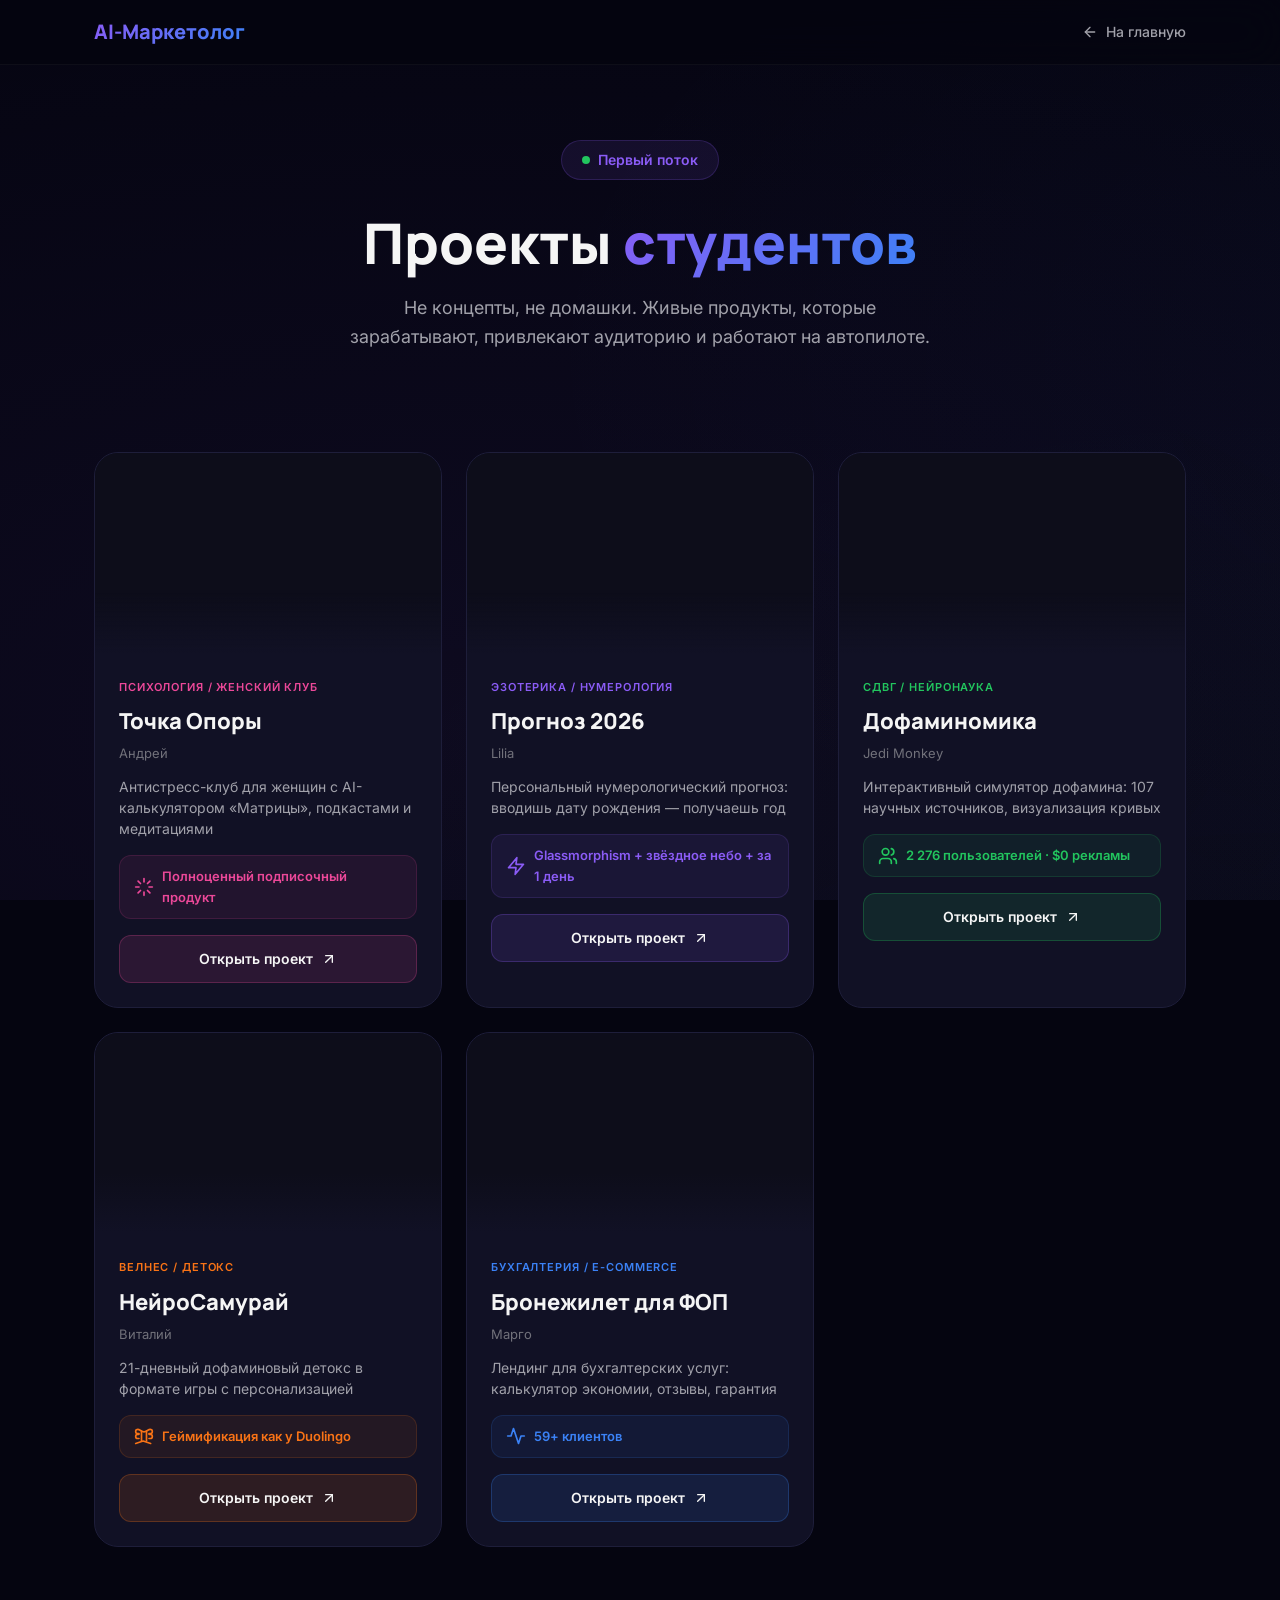
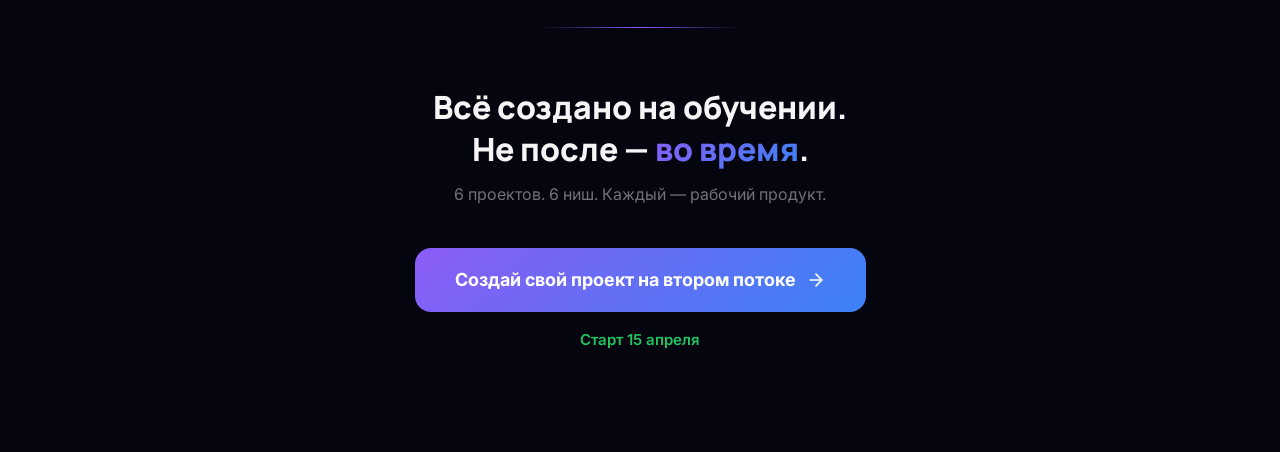
==== landing/cases.html @ 37ee0508 "Add student cases showcase + telegram post page - cases.html: 6 student projects with iframe preview" ====
<!DOCTYPE html>
<html lang="ru">
<head>
    <meta charset="UTF-8">
    <meta name="viewport" content="width=device-width, initial-scale=1.0">
    <title>Проекты студентов | AI-Маркетолог</title>
    <meta name="description" content="Реальные проекты студентов курса AI-Маркетолог. Созданы во время обучения, не после.">
    <link rel="preconnect" href="https://fonts.googleapis.com">
    <link rel="preconnect" href="https://fonts.gstatic.com" crossorigin>
    <link href="https://fonts.googleapis.com/css2?family=Inter:wght@400;500;600;700;800&family=Manrope:wght@700;800&display=swap" rel="stylesheet">
    <style>
        :root {
            --bg: #050510;
            --bg-surface: #0d0d1a;
            --bg-card: #111125;
            --border: #1e1e3a;
            --text-primary: #f5f5f5;
            --text-secondary: #a1a1aa;
            --text-muted: #71717a;
            --accent-purple: #8b5cf6;
            --accent-blue: #3b82f6;
            --accent-green: #22c55e;
            --accent-pink: #ec4899;
            --accent-orange: #f97316;
            --accent-cyan: #06b6d4;
            --accent-rose: #f43f5e;
            --font: 'Inter', -apple-system, BlinkMacSystemFont, sans-serif;
            --font-display: 'Manrope', 'Inter', sans-serif;
            --radius-md: 12px;
            --radius-lg: 16px;
            --radius-xl: 24px;
            --ease-out: cubic-bezier(0.16, 1, 0.3, 1);
            --container: 1140px;
        }

        *, *::before, *::after { box-sizing: border-box; margin: 0; padding: 0; }
        html { scroll-behavior: smooth; -webkit-font-smoothing: antialiased; }
        body {
            font-family: var(--font);
            background: var(--bg);
            color: var(--text-primary);
            font-size: 16px;
            line-height: 1.6;
            overflow-x: hidden;
        }
        a { color: inherit; text-decoration: none; }

        /* Animated gradient mesh background */
        body::before {
            content: '';
            position: fixed;
            inset: 0;
            background:
                radial-gradient(ellipse 80% 50% at 20% 40%, rgba(139,92,246,0.07), transparent),
                radial-gradient(ellipse 60% 40% at 80% 20%, rgba(59,130,246,0.05), transparent),
                radial-gradient(ellipse 50% 60% at 50% 80%, rgba(34,197,94,0.03), transparent);
            background-size: 200% 200%;
            animation: meshFlow 20s ease-in-out infinite;
            pointer-events: none;
            z-index: 0;
        }
        @keyframes meshFlow {
            0%, 100% { background-position: 0% 50%; }
            33% { background-position: 100% 0%; }
            66% { background-position: 50% 100%; }
        }

        .container {
            max-width: var(--container);
            margin: 0 auto;
            padding: 0 24px;
            position: relative;
            z-index: 1;
        }

        /* ===== NAV ===== */
        .nav {
            position: fixed;
            top: 0;
            left: 0;
            right: 0;
            z-index: 100;
            padding: 16px 0;
            background: rgba(5,5,16,0.85);
            backdrop-filter: blur(20px);
            border-bottom: 1px solid rgba(255,255,255,0.04);
        }
        .nav .container {
            display: flex;
            align-items: center;
            justify-content: space-between;
        }
        .nav-logo {
            font-family: var(--font-display);
            font-size: 20px;
            font-weight: 800;
            background: linear-gradient(135deg, var(--accent-purple), var(--accent-blue));
            -webkit-background-clip: text;
            -webkit-text-fill-color: transparent;
            background-clip: text;
        }
        .nav-back {
            display: flex;
            align-items: center;
            gap: 8px;
            color: var(--text-secondary);
            font-size: 14px;
            font-weight: 500;
            transition: color 0.3s;
        }
        .nav-back:hover { color: var(--text-primary); }
        .nav-back svg { width: 16px; height: 16px; }

        /* ===== HERO ===== */
        .hero {
            padding: 140px 0 60px;
            text-align: center;
        }
        .hero-badge {
            display: inline-flex;
            align-items: center;
            gap: 8px;
            padding: 8px 20px;
            background: rgba(139,92,246,0.1);
            border: 1px solid rgba(139,92,246,0.2);
            border-radius: 100px;
            font-size: 14px;
            font-weight: 600;
            color: var(--accent-purple);
            margin-bottom: 32px;
            animation: fadeInUp 0.6s var(--ease-out) both;
        }
        .hero-badge .dot {
            width: 8px;
            height: 8px;
            border-radius: 50%;
            background: var(--accent-green);
            animation: pulse 2s infinite;
        }
        @keyframes pulse {
            0%, 100% { opacity: 1; transform: scale(1); }
            50% { opacity: 0.5; transform: scale(0.8); }
        }
        .hero h1 {
            font-family: var(--font-display);
            font-size: clamp(36px, 5vw, 56px);
            font-weight: 800;
            line-height: 1.1;
            margin-bottom: 20px;
            animation: fadeInUp 0.6s var(--ease-out) 0.1s both;
        }
        .hero h1 span {
            background: linear-gradient(135deg, var(--accent-purple), var(--accent-blue));
            -webkit-background-clip: text;
            -webkit-text-fill-color: transparent;
            background-clip: text;
        }
        .hero-sub {
            font-size: 18px;
            color: var(--text-secondary);
            max-width: 600px;
            margin: 0 auto;
            animation: fadeInUp 0.6s var(--ease-out) 0.2s both;
        }

        @keyframes fadeInUp {
            from { opacity: 0; transform: translateY(20px); }
            to { opacity: 1; transform: translateY(0); }
        }

        /* ===== GRID ===== */
        .projects-grid {
            display: grid;
            grid-template-columns: repeat(3, 1fr);
            gap: 24px;
            padding: 40px 0 80px;
        }

        /* ===== CARD ===== */
        .project-card {
            background: var(--bg-card);
            border: 1px solid var(--border);
            border-radius: var(--radius-xl);
            overflow: hidden;
            transition: transform 0.4s var(--ease-out), box-shadow 0.4s var(--ease-out), border-color 0.4s;
            opacity: 0;
            transform: translateY(30px);
            position: relative;
        }
        .project-card.visible {
            opacity: 1;
            transform: translateY(0);
            transition: opacity 0.6s var(--ease-out), transform 0.6s var(--ease-out);
        }
        .project-card:hover {
            transform: translateY(-6px);
            border-color: var(--card-accent);
            box-shadow:
                0 20px 60px rgba(0,0,0,0.4),
                0 0 40px color-mix(in srgb, var(--card-accent) 15%, transparent);
        }

        /* Top accent line */
        .project-card::before {
            content: '';
            position: absolute;
            top: 0;
            left: 0;
            right: 0;
            height: 3px;
            background: var(--card-accent);
            opacity: 0;
            transition: opacity 0.4s;
        }
        .project-card:hover::before { opacity: 1; }

        /* Preview area */
        .card-preview {
            position: relative;
            height: 200px;
            overflow: hidden;
            background: var(--bg-surface);
        }
        .card-preview iframe {
            width: 200%;
            height: 200%;
            transform: scale(0.5);
            transform-origin: top left;
            border: none;
            pointer-events: none;
        }
        .card-preview-placeholder {
            width: 100%;
            height: 100%;
            display: flex;
            flex-direction: column;
            align-items: center;
            justify-content: center;
            gap: 12px;
            padding: 20px;
            text-align: center;
            background: linear-gradient(135deg, color-mix(in srgb, var(--card-accent) 8%, var(--bg-surface)), var(--bg-surface));
        }
        .card-preview-placeholder .icon {
            width: 48px;
            height: 48px;
            border-radius: 12px;
            display: flex;
            align-items: center;
            justify-content: center;
            background: color-mix(in srgb, var(--card-accent) 15%, transparent);
            font-size: 24px;
        }
        .card-preview-placeholder p {
            font-size: 13px;
            color: var(--text-muted);
            line-height: 1.4;
        }

        /* Overlay gradient */
        .card-preview::after {
            content: '';
            position: absolute;
            bottom: 0;
            left: 0;
            right: 0;
            height: 60px;
            background: linear-gradient(to top, var(--bg-card), transparent);
            pointer-events: none;
        }

        /* Card body */
        .card-body {
            padding: 20px 24px 24px;
        }
        .card-niche {
            display: inline-block;
            font-size: 11px;
            font-weight: 600;
            text-transform: uppercase;
            letter-spacing: 0.08em;
            color: var(--card-accent);
            margin-bottom: 8px;
        }
        .card-title {
            font-family: var(--font-display);
            font-size: 22px;
            font-weight: 800;
            margin-bottom: 4px;
        }
        .card-student {
            font-size: 13px;
            color: var(--text-muted);
            margin-bottom: 12px;
        }
        .card-desc {
            font-size: 14px;
            color: var(--text-secondary);
            line-height: 1.5;
            margin-bottom: 16px;
        }

        /* Wow metric */
        .card-wow {
            display: flex;
            align-items: center;
            gap: 8px;
            padding: 10px 14px;
            background: color-mix(in srgb, var(--card-accent) 8%, transparent);
            border: 1px solid color-mix(in srgb, var(--card-accent) 15%, transparent);
            border-radius: var(--radius-md);
            margin-bottom: 16px;
            font-size: 13px;
            font-weight: 600;
            color: var(--card-accent);
        }
        .card-wow .wow-icon {
            flex-shrink: 0;
            width: 20px;
            height: 20px;
        }

        /* Link button */
        .card-link {
            display: flex;
            align-items: center;
            justify-content: center;
            gap: 8px;
            padding: 12px 20px;
            background: color-mix(in srgb, var(--card-accent) 12%, transparent);
            border: 1px solid color-mix(in srgb, var(--card-accent) 25%, transparent);
            border-radius: var(--radius-md);
            font-size: 14px;
            font-weight: 600;
            color: var(--text-primary);
            transition: all 0.3s var(--ease-out);
            cursor: pointer;
        }
        .card-link:hover {
            background: color-mix(in srgb, var(--card-accent) 20%, transparent);
            border-color: var(--card-accent);
            transform: translateY(-1px);
        }
        .card-link svg {
            width: 16px;
            height: 16px;
            transition: transform 0.3s;
        }
        .card-link:hover svg { transform: translateX(3px); }

        /* ===== BOTTOM CTA ===== */
        .bottom-section {
            padding: 60px 0 100px;
            text-align: center;
            position: relative;
        }
        .bottom-section::before {
            content: '';
            position: absolute;
            top: 0;
            left: 50%;
            transform: translateX(-50%);
            width: 200px;
            height: 1px;
            background: linear-gradient(90deg, transparent, var(--accent-purple), transparent);
        }

        .bottom-quote {
            font-family: var(--font-display);
            font-size: clamp(22px, 3.5vw, 32px);
            font-weight: 800;
            line-height: 1.3;
            margin-bottom: 12px;
            max-width: 700px;
            margin-left: auto;
            margin-right: auto;
            opacity: 0;
            transform: translateY(20px);
        }
        .bottom-quote.visible {
            opacity: 1;
            transform: translateY(0);
            transition: all 0.6s var(--ease-out);
        }
        .bottom-quote em {
            font-style: normal;
            background: linear-gradient(135deg, var(--accent-purple), var(--accent-blue));
            -webkit-background-clip: text;
            -webkit-text-fill-color: transparent;
            background-clip: text;
        }

        .bottom-subtext {
            font-size: 16px;
            color: var(--text-muted);
            margin-bottom: 40px;
            opacity: 0;
            transform: translateY(20px);
        }
        .bottom-subtext.visible {
            opacity: 1;
            transform: translateY(0);
            transition: all 0.6s var(--ease-out) 0.1s;
        }

        .cta-btn {
            display: inline-flex;
            align-items: center;
            gap: 10px;
            padding: 18px 40px;
            background: linear-gradient(135deg, var(--accent-purple), var(--accent-blue));
            border: none;
            border-radius: var(--radius-lg);
            font-family: var(--font);
            font-size: 18px;
            font-weight: 700;
            color: white;
            cursor: pointer;
            transition: all 0.3s var(--ease-out);
            position: relative;
            overflow: hidden;
            opacity: 0;
            transform: translateY(20px);
        }
        .cta-btn.visible {
            opacity: 1;
            transform: translateY(0);
            transition: opacity 0.6s var(--ease-out) 0.2s, transform 0.6s var(--ease-out) 0.2s;
        }
        .cta-btn::before {
            content: '';
            position: absolute;
            inset: 0;
            background: linear-gradient(135deg, rgba(255,255,255,0.15), transparent);
            opacity: 0;
            transition: opacity 0.3s;
        }
        .cta-btn:hover::before { opacity: 1; }
        .cta-btn:hover {
            transform: translateY(-2px);
            box-shadow: 0 10px 40px rgba(139,92,246,0.35);
        }
        .cta-btn svg { width: 20px; height: 20px; }

        .cta-date {
            margin-top: 16px;
            font-size: 15px;
            font-weight: 600;
            color: var(--accent-green);
            opacity: 0;
        }
        .cta-date.visible {
            opacity: 1;
            transition: opacity 0.6s var(--ease-out) 0.3s;
        }

        /* ===== COUNTER ANIMATION ===== */
        .counter { display: inline; }

        /* ===== RESPONSIVE ===== */
        @media (max-width: 1024px) {
            .projects-grid {
                grid-template-columns: repeat(2, 1fr);
                gap: 20px;
            }
        }
        @media (max-width: 640px) {
            .projects-grid {
                grid-template-columns: 1fr;
                gap: 16px;
            }
            .hero { padding: 120px 0 40px; }
            .card-preview { height: 180px; }
            .card-body { padding: 16px 20px 20px; }
        }
    </style>
</head>
<body>

<!-- Nav -->
<nav class="nav">
    <div class="container">
        <a href="https://aimarketolog.site" class="nav-logo">AI-Маркетолог</a>
        <a href="https://aimarketolog.site" class="nav-back">
            <svg viewBox="0 0 24 24" fill="none" stroke="currentColor" stroke-width="2" stroke-linecap="round" stroke-linejoin="round"><path d="M19 12H5"/><path d="m12 19-7-7 7-7"/></svg>
            На главную
        </a>
    </div>
</nav>

<!-- Hero -->
<section class="hero">
    <div class="container">
        <div class="hero-badge">
            <span class="dot"></span>
            Первый поток
        </div>
        <h1>Проекты <span>студентов</span></h1>
        <p class="hero-sub">Не&nbsp;концепты, не&nbsp;домашки. Живые продукты, которые зарабатывают, привлекают аудиторию и&nbsp;работают на&nbsp;автопилоте.</p>
    </div>
</section>

<!-- Projects grid -->
<section class="container">
    <div class="projects-grid">

        <!-- 1. Точка Опоры -->
        <div class="project-card" style="--card-accent: var(--accent-pink);">
            <div class="card-preview">
                <iframe src="https://tochka-opory.vercel.app/" loading="lazy" sandbox="allow-scripts allow-same-origin" title="Точка Опоры"></iframe>
            </div>
            <div class="card-body">
                <div class="card-niche">Психология / женский клуб</div>
                <h3 class="card-title">Точка Опоры</h3>
                <div class="card-student">Андрей</div>
                <p class="card-desc">Антистресс-клуб для женщин с AI-калькулятором &laquo;Матрицы&raquo;, подкастами и медитациями</p>
                <div class="card-wow">
                    <svg class="wow-icon" viewBox="0 0 24 24" fill="none" stroke="currentColor" stroke-width="2" stroke-linecap="round" stroke-linejoin="round"><path d="M12 2v4"/><path d="m16.2 7.8 2.9-2.9"/><path d="M18 12h4"/><path d="m16.2 16.2 2.9 2.9"/><path d="M12 18v4"/><path d="m4.9 19.1 2.9-2.9"/><path d="M2 12h4"/><path d="m4.9 4.9 2.9 2.9"/></svg>
                    Полноценный подписочный продукт
                </div>
                <a href="https://tochka-opory.vercel.app/" target="_blank" rel="noopener" class="card-link">
                    Открыть проект
                    <svg viewBox="0 0 24 24" fill="none" stroke="currentColor" stroke-width="2" stroke-linecap="round" stroke-linejoin="round"><path d="M7 17 17 7"/><path d="M7 7h10v10"/></svg>
                </a>
            </div>
        </div>

        <!-- 2. Прогноз 2026 -->
        <div class="project-card" style="--card-accent: var(--accent-purple);">
            <div class="card-preview">
                <iframe src="https://2026-theta-inky.vercel.app/" loading="lazy" sandbox="allow-scripts allow-same-origin" title="Прогноз 2026"></iframe>
            </div>
            <div class="card-body">
                <div class="card-niche">Эзотерика / нумерология</div>
                <h3 class="card-title">Прогноз 2026</h3>
                <div class="card-student">Lilia</div>
                <p class="card-desc">Персональный нумерологический прогноз: вводишь дату рождения &mdash; получаешь год</p>
                <div class="card-wow">
                    <svg class="wow-icon" viewBox="0 0 24 24" fill="none" stroke="currentColor" stroke-width="2" stroke-linecap="round" stroke-linejoin="round"><path d="M13 2 3 14h9l-1 8 10-12h-9l1-8z"/></svg>
                    Glassmorphism + звёздное небо + за 1 день
                </div>
                <a href="https://2026-theta-inky.vercel.app/" target="_blank" rel="noopener" class="card-link">
                    Открыть проект
                    <svg viewBox="0 0 24 24" fill="none" stroke="currentColor" stroke-width="2" stroke-linecap="round" stroke-linejoin="round"><path d="M7 17 17 7"/><path d="M7 7h10v10"/></svg>
                </a>
            </div>
        </div>

        <!-- 3. Дофаминомика -->
        <div class="project-card" style="--card-accent: var(--accent-green);">
            <div class="card-preview">
                <iframe src="https://dopenomics.ru" loading="lazy" sandbox="allow-scripts allow-same-origin" title="Дофаминомика"></iframe>
            </div>
            <div class="card-body">
                <div class="card-niche">СДВГ / нейронаука</div>
                <h3 class="card-title">Дофаминомика</h3>
                <div class="card-student">Jedi Monkey</div>
                <p class="card-desc">Интерактивный симулятор дофамина: 107 научных источников, визуализация кривых</p>
                <div class="card-wow">
                    <svg class="wow-icon" viewBox="0 0 24 24" fill="none" stroke="currentColor" stroke-width="2" stroke-linecap="round" stroke-linejoin="round"><path d="M16 21v-2a4 4 0 0 0-4-4H6a4 4 0 0 0-4 4v2"/><circle cx="9" cy="7" r="4"/><path d="M22 21v-2a4 4 0 0 0-3-3.87"/><path d="M16 3.13a4 4 0 0 1 0 7.75"/></svg>
                    <span><span class="counter" data-target="2288">0</span> пользователей &middot; $0 рекламы</span>
                </div>
                <a href="https://dopenomics.ru" target="_blank" rel="noopener" class="card-link">
                    Открыть проект
                    <svg viewBox="0 0 24 24" fill="none" stroke="currentColor" stroke-width="2" stroke-linecap="round" stroke-linejoin="round"><path d="M7 17 17 7"/><path d="M7 7h10v10"/></svg>
                </a>
            </div>
        </div>

        <!-- 4. НейроСамурай -->
        <div class="project-card" style="--card-accent: var(--accent-orange);">
            <div class="card-preview">
                <iframe src="https://neurosamurai.vercel.app/" loading="lazy" sandbox="allow-scripts allow-same-origin" title="НейроСамурай"></iframe>
            </div>
            <div class="card-body">
                <div class="card-niche">Велнес / детокс</div>
                <h3 class="card-title">НейроСамурай</h3>
                <div class="card-student">Виталий</div>
                <p class="card-desc">21-дневный дофаминовый детокс в формате игры с персонализацией</p>
                <div class="card-wow">
                    <svg class="wow-icon" viewBox="0 0 24 24" fill="none" stroke="currentColor" stroke-width="2" stroke-linecap="round" stroke-linejoin="round"><path d="M6 9H4.5a2.5 2.5 0 0 1 0-5C7 4 9 7 12 7s5-3 7.5-3a2.5 2.5 0 0 1 0 5H18"/><path d="M18 15h1.5a2.5 2.5 0 0 0 0-5H18"/><path d="M6 15H4.5a2.5 2.5 0 0 1 0-5H6"/><path d="m2 21 9-3 9 3"/><path d="M9 18V6"/><path d="M15 18V6"/></svg>
                    Геймификация как у Duolingo
                </div>
                <a href="https://neurosamurai.vercel.app/" target="_blank" rel="noopener" class="card-link">
                    Открыть проект
                    <svg viewBox="0 0 24 24" fill="none" stroke="currentColor" stroke-width="2" stroke-linecap="round" stroke-linejoin="round"><path d="M7 17 17 7"/><path d="M7 7h10v10"/></svg>
                </a>
            </div>
        </div>

        <!-- 5. Бронежилет для ФОП -->
        <div class="project-card" style="--card-accent: var(--accent-blue);">
            <div class="card-preview">
                <iframe src="https://landingpagebymargofornp.vercel.app/" loading="lazy" sandbox="allow-scripts allow-same-origin" title="Бронежилет для ФОП"></iframe>
            </div>
            <div class="card-body">
                <div class="card-niche">Бухгалтерия / e-commerce</div>
                <h3 class="card-title">Бронежилет для ФОП</h3>
                <div class="card-student">Марго</div>
                <p class="card-desc">Лендинг для бухгалтерских услуг: калькулятор экономии, отзывы, гарантия</p>
                <div class="card-wow">
                    <svg class="wow-icon" viewBox="0 0 24 24" fill="none" stroke="currentColor" stroke-width="2" stroke-linecap="round" stroke-linejoin="round"><path d="M22 12h-4l-3 9L9 3l-3 9H2"/></svg>
                    <span><span class="counter" data-target="100">0</span>+ клиентов</span>
                </div>
                <a href="https://landingpagebymargofornp.vercel.app/" target="_blank" rel="noopener" class="card-link">
                    Открыть проект
                    <svg viewBox="0 0 24 24" fill="none" stroke="currentColor" stroke-width="2" stroke-linecap="round" stroke-linejoin="round"><path d="M7 17 17 7"/><path d="M7 7h10v10"/></svg>
                </a>
            </div>
        </div>

        <!-- 6. Anna Lakshmi Bot -->
        <div class="project-card" style="--card-accent: var(--accent-cyan);">
            <div class="card-preview">
                <div class="card-preview-placeholder">
                    <div class="icon">
                        <svg width="28" height="28" viewBox="0 0 24 24" fill="none" stroke="var(--accent-cyan)" stroke-width="2" stroke-linecap="round" stroke-linejoin="round"><path d="M21 15a2 2 0 0 1-2 2H7l-4 4V5a2 2 0 0 1 2-2h14a2 2 0 0 1 2 2z"/></svg>
                    </div>
                    <p>Telegram AI-ассистент<br>работает автономно 24/7</p>
                </div>
            </div>
            <div class="card-body">
                <div class="card-niche">Коучинг / боты</div>
                <h3 class="card-title">Anna Lakshmi Bot</h3>
                <div class="card-student">Анна</div>
                <p class="card-desc">AI-ассистент в Telegram, работающий автономно</p>
                <div class="card-wow">
                    <svg class="wow-icon" viewBox="0 0 24 24" fill="none" stroke="currentColor" stroke-width="2" stroke-linecap="round" stroke-linejoin="round"><path d="M12 8V4H8"/><path d="m2 14 6-6"/><circle cx="12" cy="14" r="8"/></svg>
                    Бот вместо менеджера
                </div>
                <a href="https://t.me/AnnaLakshmi_Bot" target="_blank" rel="noopener" class="card-link">
                    Открыть бота
                    <svg viewBox="0 0 24 24" fill="none" stroke="currentColor" stroke-width="2" stroke-linecap="round" stroke-linejoin="round"><path d="M7 17 17 7"/><path d="M7 7h10v10"/></svg>
                </a>
            </div>
        </div>

    </div>
</section>

<!-- Bottom CTA -->
<section class="bottom-section">
    <div class="container">
        <p class="bottom-quote">
            Всё создано на обучении.<br>
            Не после &mdash; <em>во время</em>.
        </p>
        <p class="bottom-subtext">6 проектов. 6 ниш. Каждый &mdash; рабочий продукт.</p>
        <a href="https://aimarketolog.site" class="cta-btn">
            Создай свой проект на втором потоке
            <svg viewBox="0 0 24 24" fill="none" stroke="currentColor" stroke-width="2" stroke-linecap="round" stroke-linejoin="round"><path d="M5 12h14"/><path d="m12 5 7 7-7 7"/></svg>
        </a>
        <p class="cta-date">Старт 15 апреля</p>
    </div>
</section>

<script>
// Scroll reveal for cards
const observer = new IntersectionObserver((entries) => {
    entries.forEach((entry, i) => {
        if (entry.isIntersecting) {
            const delay = Array.from(entry.target.parentElement.children).indexOf(entry.target) * 100;
            setTimeout(() => {
                entry.target.classList.add('visible');
            }, delay);
            observer.unobserve(entry.target);
        }
    });
}, { threshold: 0.1, rootMargin: '0px 0px -40px 0px' });

document.querySelectorAll('.project-card').forEach(card => observer.observe(card));

// Scroll reveal for bottom section
const bottomObserver = new IntersectionObserver((entries) => {
    entries.forEach(entry => {
        if (entry.isIntersecting) {
            entry.target.classList.add('visible');
            bottomObserver.unobserve(entry.target);
        }
    });
}, { threshold: 0.2 });

document.querySelectorAll('.bottom-quote, .bottom-subtext, .cta-btn, .cta-date').forEach(el => {
    bottomObserver.observe(el);
});

// Animated counters
function animateCounter(el) {
    const target = parseInt(el.dataset.target);
    const duration = 1800;
    const start = performance.now();

    function update(now) {
        const elapsed = now - start;
        const progress = Math.min(elapsed / duration, 1);
        // Ease out cubic
        const eased = 1 - Math.pow(1 - progress, 3);
        const current = Math.round(eased * target);
        el.textContent = current.toLocaleString('ru-RU');
        if (progress < 1) requestAnimationFrame(update);
    }
    requestAnimationFrame(update);
}

const counterObserver = new IntersectionObserver((entries) => {
    entries.forEach(entry => {
        if (entry.isIntersecting) {
            animateCounter(entry.target);
            counterObserver.unobserve(entry.target);
        }
    });
}, { threshold: 0.5 });

document.querySelectorAll('.counter').forEach(el => counterObserver.observe(el));
</script>

</body>
</html>
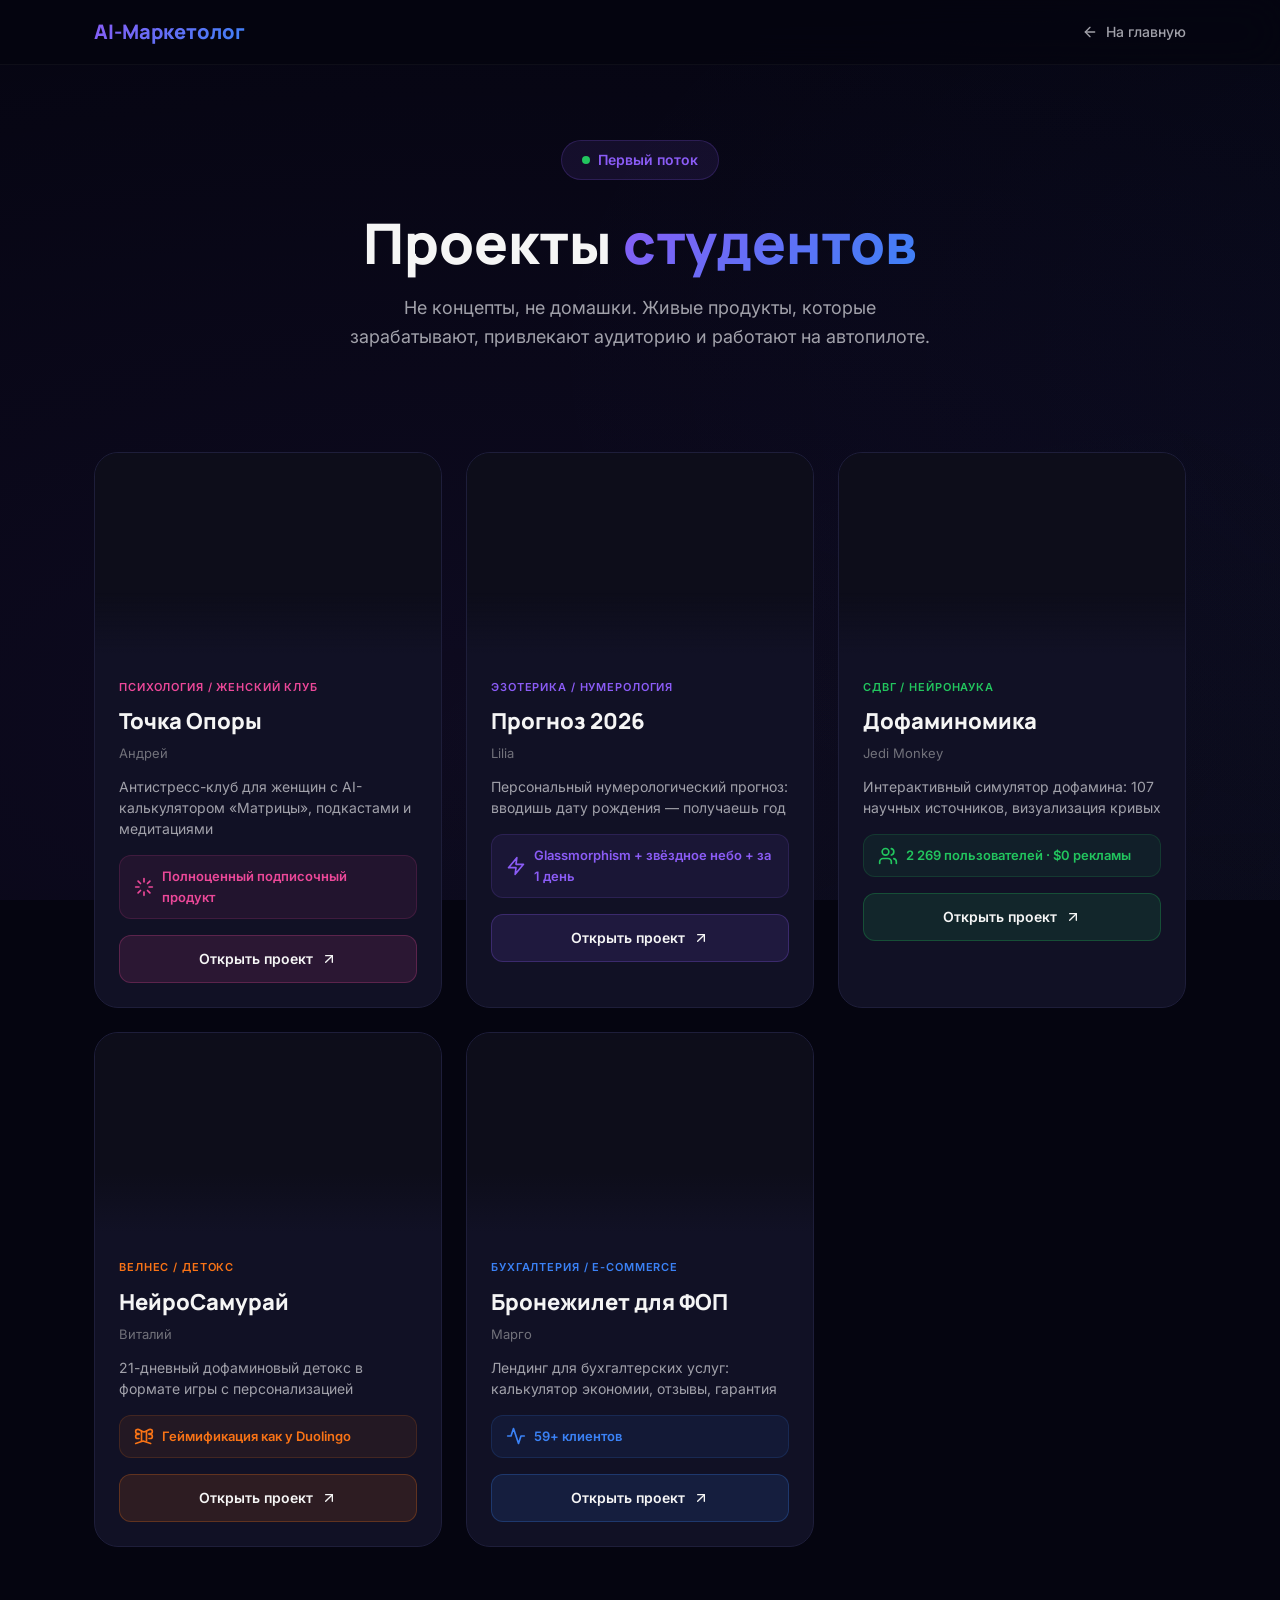
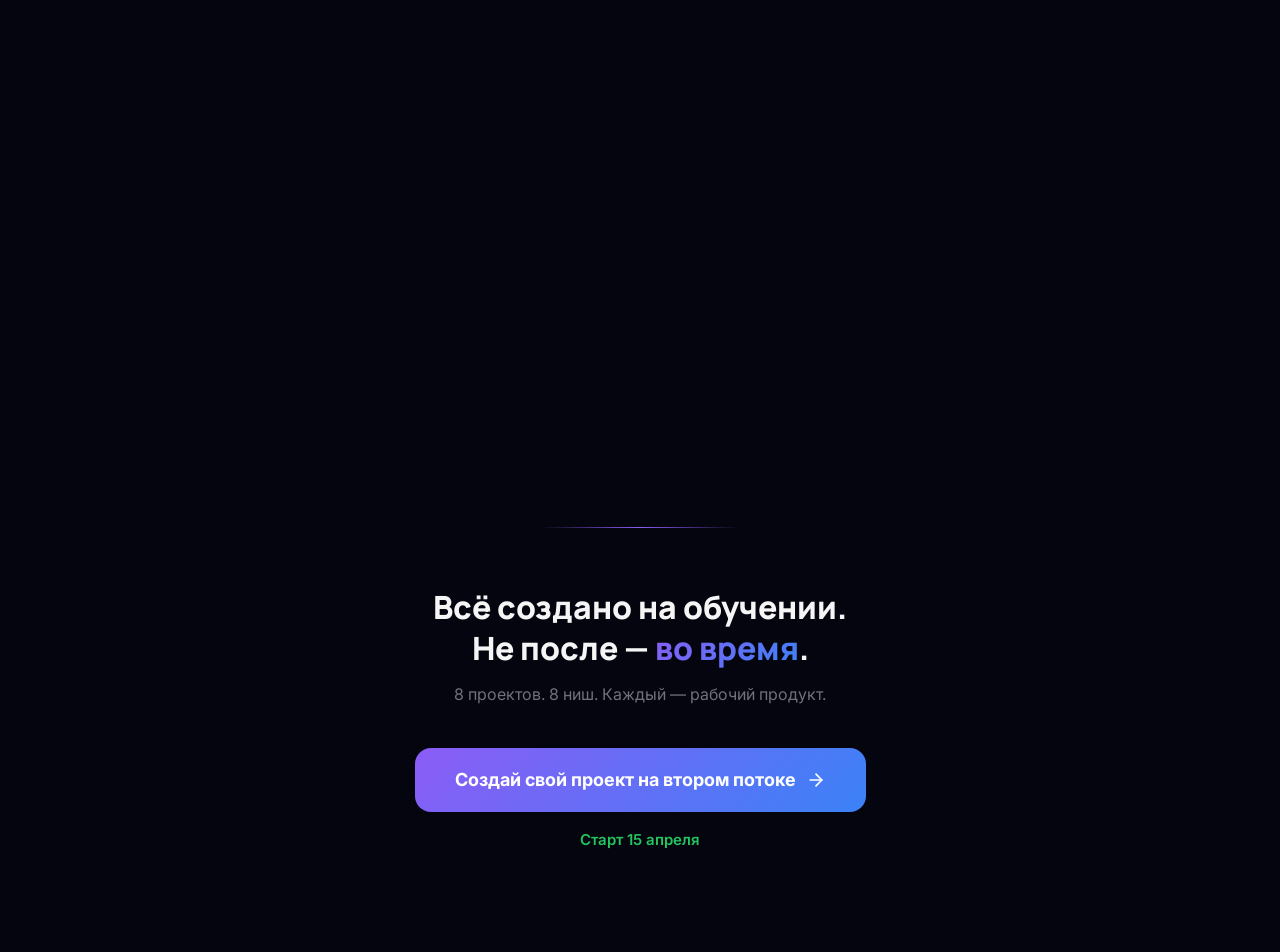
==== commit da1bcf5b: "Add Kazna Dashboard + Launch Quest to cases page Co-Authored-By: Claude Opus 4.6 (1M context) <norep" ====
--- a/landing/cases.html
+++ b/landing/cases.html
@@ -635,6 +635,48 @@
             </div>
         </div>
 
+        <!-- 7. Казна Dashboard -->
+        <div class="project-card reveal" style="--accent: #6366f1;">
+            <div class="card-preview">
+                <iframe src="https://kazna-dashboard.vercel.app/" loading="lazy" sandbox="allow-scripts allow-same-origin"></iframe>
+                <div class="card-overlay"></div>
+            </div>
+            <div class="card-content">
+                <div class="card-meta">
+                    <span class="card-niche">Финтех / казначейство</span>
+                    <span class="card-student">Влад</span>
+                </div>
+                <h3 class="card-title">Казна Dashboard</h3>
+                <p class="card-desc">Финансовый дашборд: мультивалюта, Sankey-диаграммы, автосинхронизация с Google Sheets, аналитика по контурам</p>
+                <div class="card-wow">Полноценная ERP-система</div>
+                <a href="https://kazna-dashboard.vercel.app/" target="_blank" rel="noopener" class="card-link">
+                    Открыть дашборд
+                    <svg viewBox="0 0 24 24" fill="none" stroke="currentColor" stroke-width="2" stroke-linecap="round" stroke-linejoin="round"><path d="M7 17 17 7"/><path d="M7 7h10v10"/></svg>
+                </a>
+            </div>
+        </div>
+
+        <!-- 8. Launch Quest -->
+        <div class="project-card reveal" style="--accent: #f59e0b;">
+            <div class="card-preview">
+                <iframe src="https://aimarketolog.site/launch-quest.html" loading="lazy" sandbox="allow-scripts allow-same-origin"></iframe>
+                <div class="card-overlay"></div>
+            </div>
+            <div class="card-content">
+                <div class="card-meta">
+                    <span class="card-niche">Продуктивность / СДВГ</span>
+                    <span class="card-student">Влад</span>
+                </div>
+                <h3 class="card-title">Launch Quest</h3>
+                <p class="card-desc">СДВГ-дашборд запуска: 30 квестов, XP-система, уровни, помодоро-таймер, streak-счётчик. Геймификация для тех, кто не может заставить себя делать</p>
+                <div class="card-wow">Геймификация для СДВГ-мозга</div>
+                <a href="https://aimarketolog.site/launch-quest.html" target="_blank" rel="noopener" class="card-link">
+                    Открыть квест
+                    <svg viewBox="0 0 24 24" fill="none" stroke="currentColor" stroke-width="2" stroke-linecap="round" stroke-linejoin="round"><path d="M7 17 17 7"/><path d="M7 7h10v10"/></svg>
+                </a>
+            </div>
+        </div>
+
     </div>
 </section>
 
@@ -645,7 +687,7 @@
             Всё создано на обучении.<br>
             Не после &mdash; <em>во время</em>.
         </p>
-        <p class="bottom-subtext">6 проектов. 6 ниш. Каждый &mdash; рабочий продукт.</p>
+        <p class="bottom-subtext">8 проектов. 8 ниш. Каждый &mdash; рабочий продукт.</p>
         <a href="https://aimarketolog.site" class="cta-btn">
             Создай свой проект на втором потоке
             <svg viewBox="0 0 24 24" fill="none" stroke="currentColor" stroke-width="2" stroke-linecap="round" stroke-linejoin="round"><path d="M5 12h14"/><path d="m12 5 7 7-7 7"/></svg>
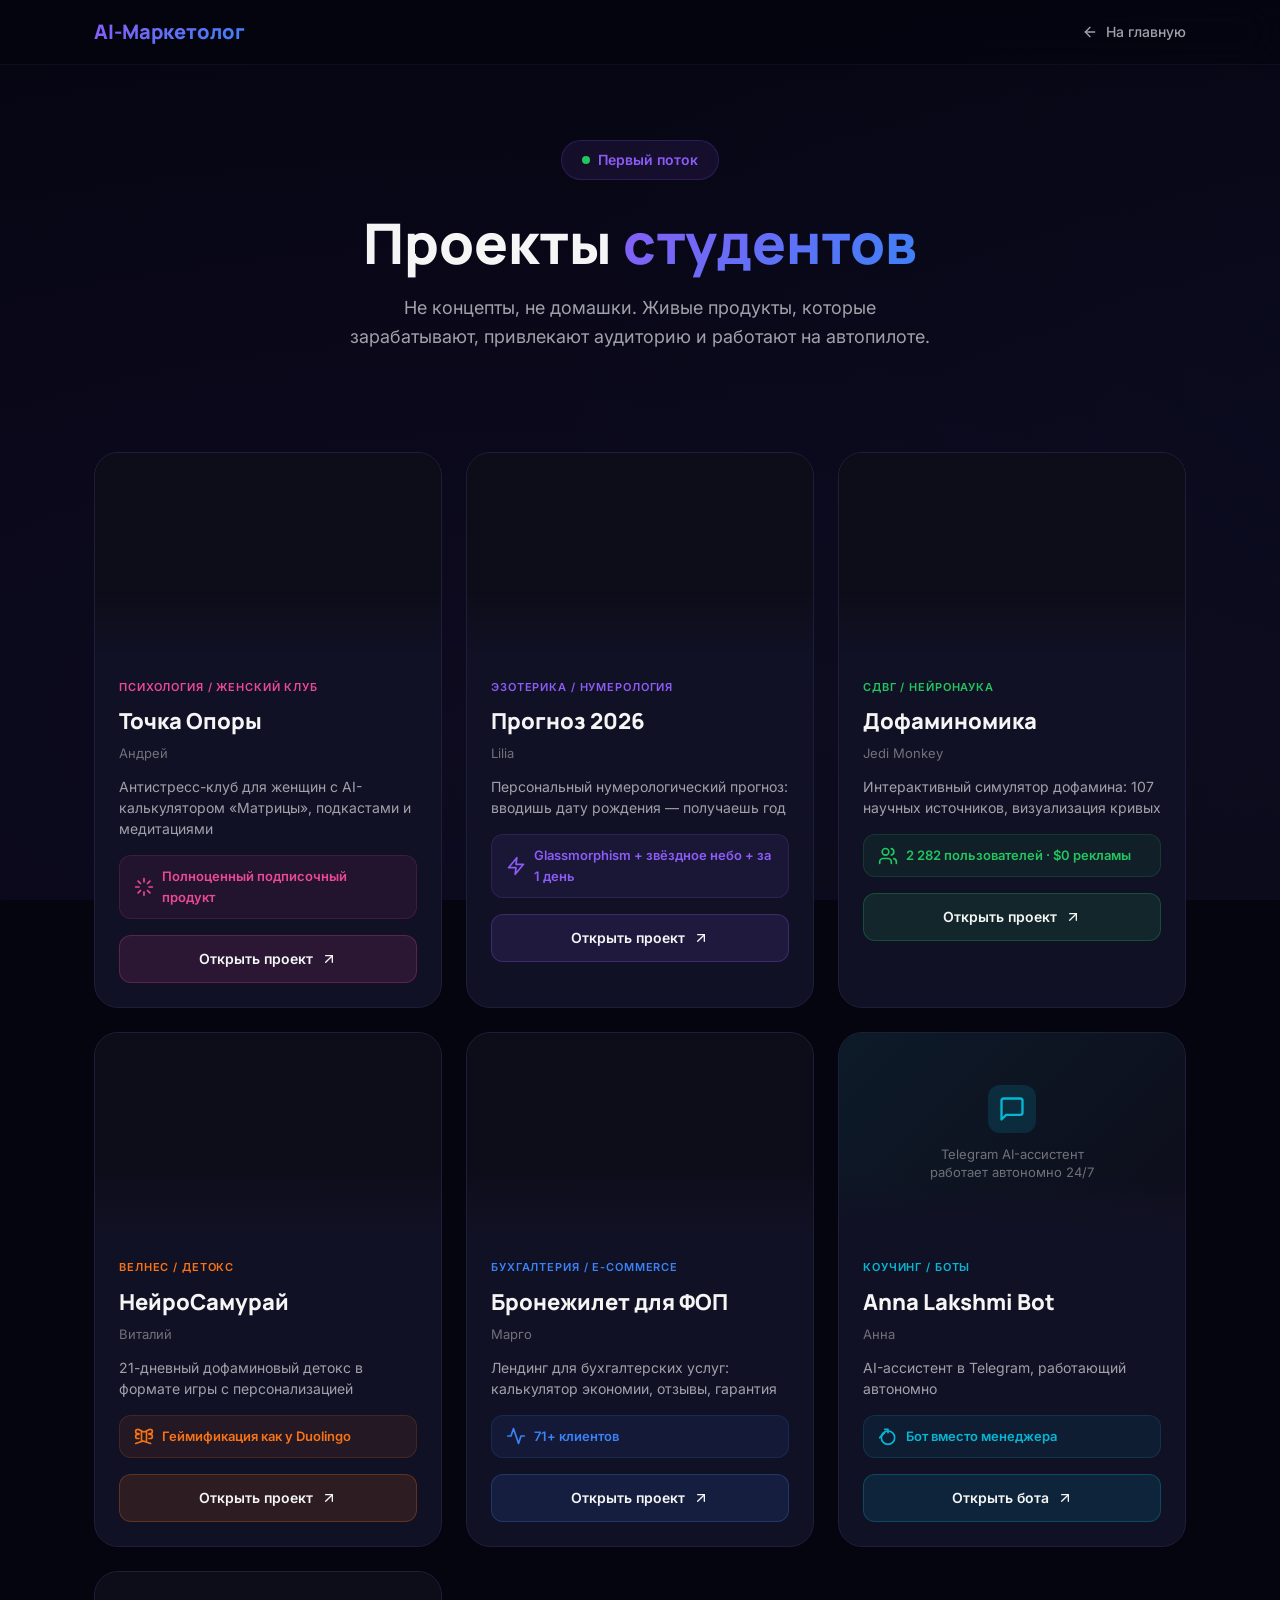
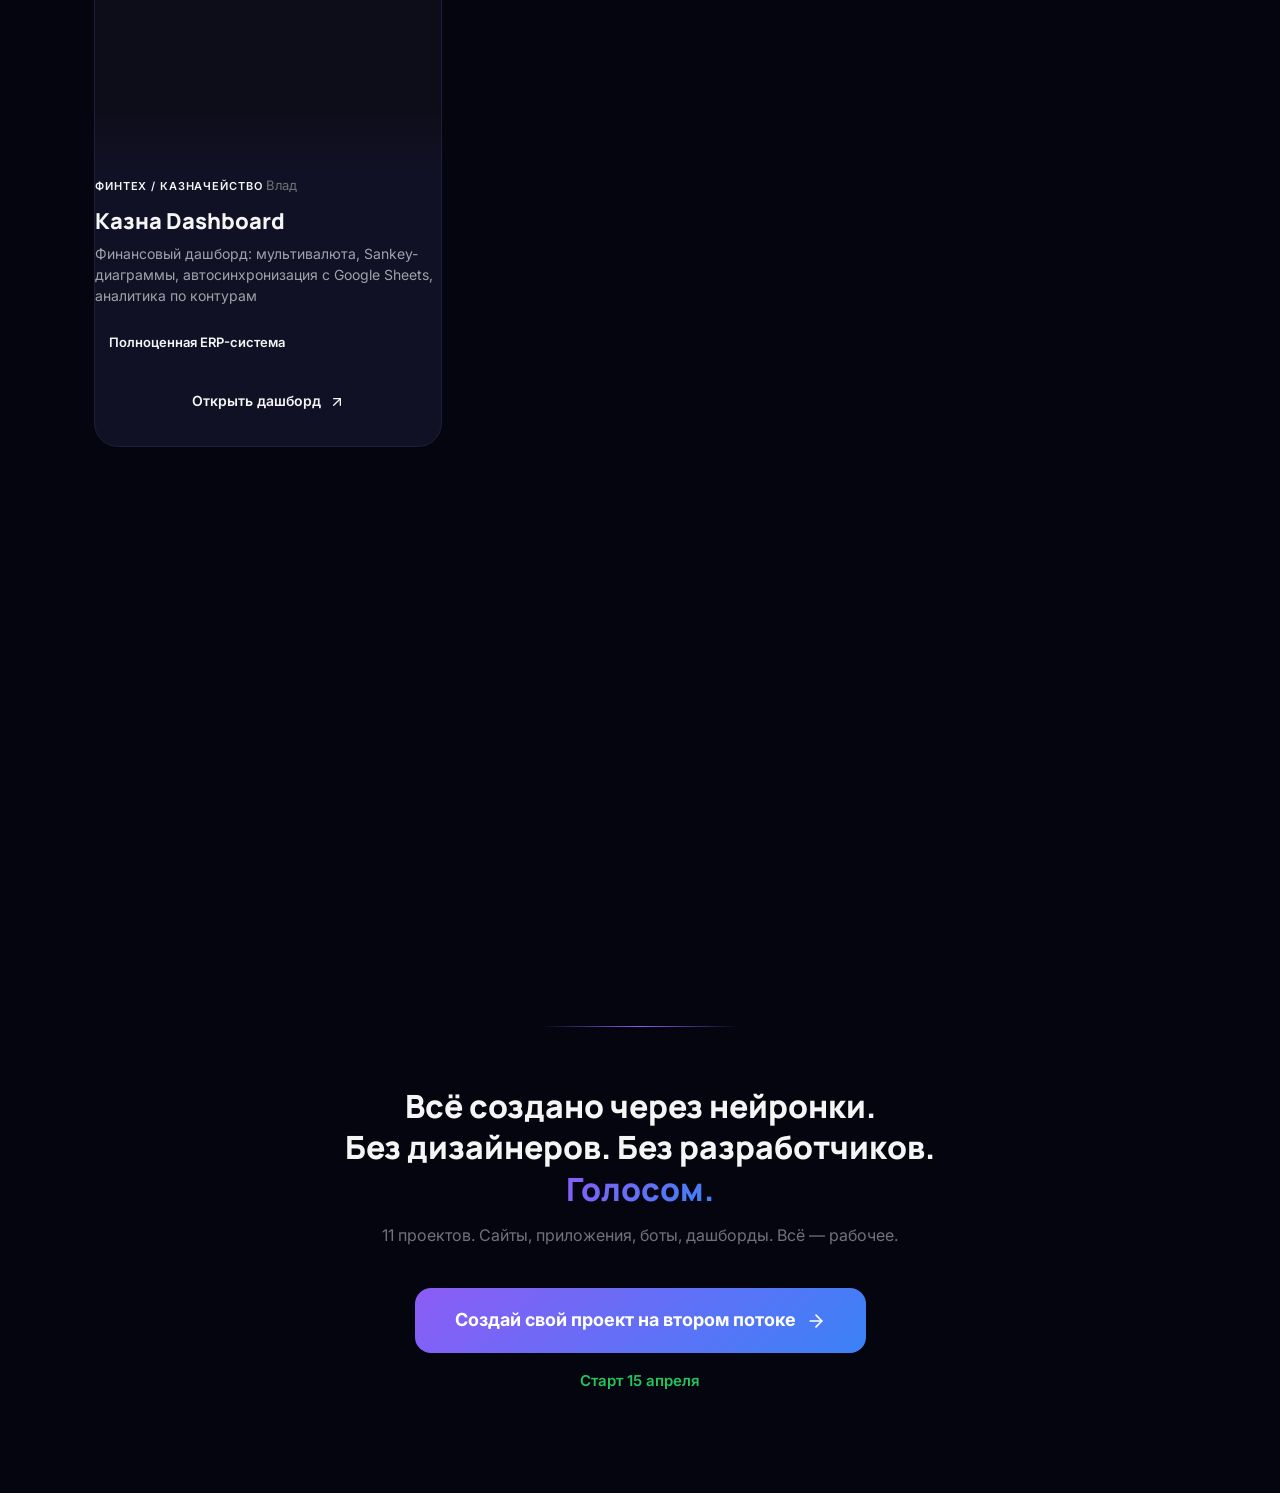
==== commit 33007de0: "Add AI-Ковчег + Владюша bot + AI-продавец to cases (11 total) Co-Authored-By: Claude Opus 4.6 (1M co" ====
--- a/landing/cases.html
+++ b/landing/cases.html
@@ -677,6 +677,75 @@
             </div>
         </div>
 
+        <!-- 9. AI-Ковчег -->
+        <div class="project-card reveal" style="--accent: #10b981;">
+            <div class="card-preview">
+                <iframe src="https://vercel-deploy-psi-ecru.vercel.app/" loading="lazy" sandbox="allow-scripts allow-same-origin"></iframe>
+                <div class="card-overlay"></div>
+            </div>
+            <div class="card-content">
+                <div class="card-meta">
+                    <span class="card-niche">Образование / AI</span>
+                    <span class="card-student">Влад</span>
+                </div>
+                <h3 class="card-title">AI-Ковчег</h3>
+                <p class="card-desc">Лендинг образовательного продукта: WebGL-молнии, glassmorphism, 8 модулей, 3 тарифа, анимации. Создан через вайб-кодинг</p>
+                <div class="card-wow">WebGL + glassmorphism</div>
+                <a href="https://vercel-deploy-psi-ecru.vercel.app/" target="_blank" rel="noopener" class="card-link">
+                    Открыть сайт
+                    <svg viewBox="0 0 24 24" fill="none" stroke="currentColor" stroke-width="2" stroke-linecap="round" stroke-linejoin="round"><path d="M7 17 17 7"/><path d="M7 7h10v10"/></svg>
+                </a>
+            </div>
+        </div>
+
+        <!-- 10. Владюша — AI-куратор -->
+        <div class="project-card reveal" style="--accent: #ec4899;">
+            <div class="card-preview" style="display:flex;align-items:center;justify-content:center;background:linear-gradient(135deg,rgba(236,72,153,0.15),rgba(139,92,246,0.1));min-height:220px;">
+                <div style="text-align:center;padding:20px;">
+                    <div style="font-size:48px;margin-bottom:12px;">🤖</div>
+                    <div style="font-size:18px;font-weight:800;color:#f5f5f5;">@vladyusha_yasko_bot</div>
+                    <div style="font-size:13px;color:#a1a1aa;margin-top:4px;">AI-куратор курса</div>
+                </div>
+            </div>
+            <div class="card-content">
+                <div class="card-meta">
+                    <span class="card-niche">Образование / AI-кураторство</span>
+                    <span class="card-student">Влад</span>
+                </div>
+                <h3 class="card-title">Владюша — AI-куратор</h3>
+                <p class="card-desc">Отвечает текстом и голосом Влада, видит картинки, слышит голосовые. Работает 24/7 в групповом чате курса</p>
+                <div class="card-wow">Голос Влада через ElevenLabs</div>
+                <a href="https://t.me/vladyusha_yasko_bot" target="_blank" rel="noopener" class="card-link">
+                    Открыть бота
+                    <svg viewBox="0 0 24 24" fill="none" stroke="currentColor" stroke-width="2" stroke-linecap="round" stroke-linejoin="round"><path d="M7 17 17 7"/><path d="M7 7h10v10"/></svg>
+                </a>
+            </div>
+        </div>
+
+        <!-- 11. AI-Продавец -->
+        <div class="project-card reveal" style="--accent: #22c55e;">
+            <div class="card-preview" style="display:flex;align-items:center;justify-content:center;background:linear-gradient(135deg,rgba(34,197,94,0.15),rgba(59,130,246,0.1));min-height:220px;">
+                <div style="text-align:center;padding:20px;">
+                    <div style="font-size:48px;margin-bottom:12px;">💰</div>
+                    <div style="font-size:18px;font-weight:800;color:#f5f5f5;">@vlad_yasko_ai</div>
+                    <div style="font-size:13px;color:#a1a1aa;margin-top:4px;">AI-менеджер по продажам</div>
+                </div>
+            </div>
+            <div class="card-content">
+                <div class="card-meta">
+                    <span class="card-niche">Продажи / автоматизация</span>
+                    <span class="card-student">Влад</span>
+                </div>
+                <h3 class="card-title">AI-менеджер по продажам</h3>
+                <p class="card-desc">Автономный бот: SPIN-квалификация, голосовые ответы, кейсы по нише клиента, закрытие на оплату. Уведомляет о горячих лидах</p>
+                <div class="card-wow">Продаёт голосом Влада 24/7</div>
+                <a href="https://t.me/vlad_yasko_ai" target="_blank" rel="noopener" class="card-link">
+                    Написать боту
+                    <svg viewBox="0 0 24 24" fill="none" stroke="currentColor" stroke-width="2" stroke-linecap="round" stroke-linejoin="round"><path d="M7 17 17 7"/><path d="M7 7h10v10"/></svg>
+                </a>
+            </div>
+        </div>
+
     </div>
 </section>
 
@@ -684,10 +753,10 @@
 <section class="bottom-section">
     <div class="container">
         <p class="bottom-quote">
-            Всё создано на обучении.<br>
-            Не после &mdash; <em>во время</em>.
+            Всё создано через нейронки.<br>
+            Без дизайнеров. Без разработчиков. <em>Голосом.</em>
         </p>
-        <p class="bottom-subtext">8 проектов. 8 ниш. Каждый &mdash; рабочий продукт.</p>
+        <p class="bottom-subtext">11 проектов. Сайты, приложения, боты, дашборды. Всё &mdash; рабочее.</p>
         <a href="https://aimarketolog.site" class="cta-btn">
             Создай свой проект на втором потоке
             <svg viewBox="0 0 24 24" fill="none" stroke="currentColor" stroke-width="2" stroke-linecap="round" stroke-linejoin="round"><path d="M5 12h14"/><path d="m12 5 7 7-7 7"/></svg>
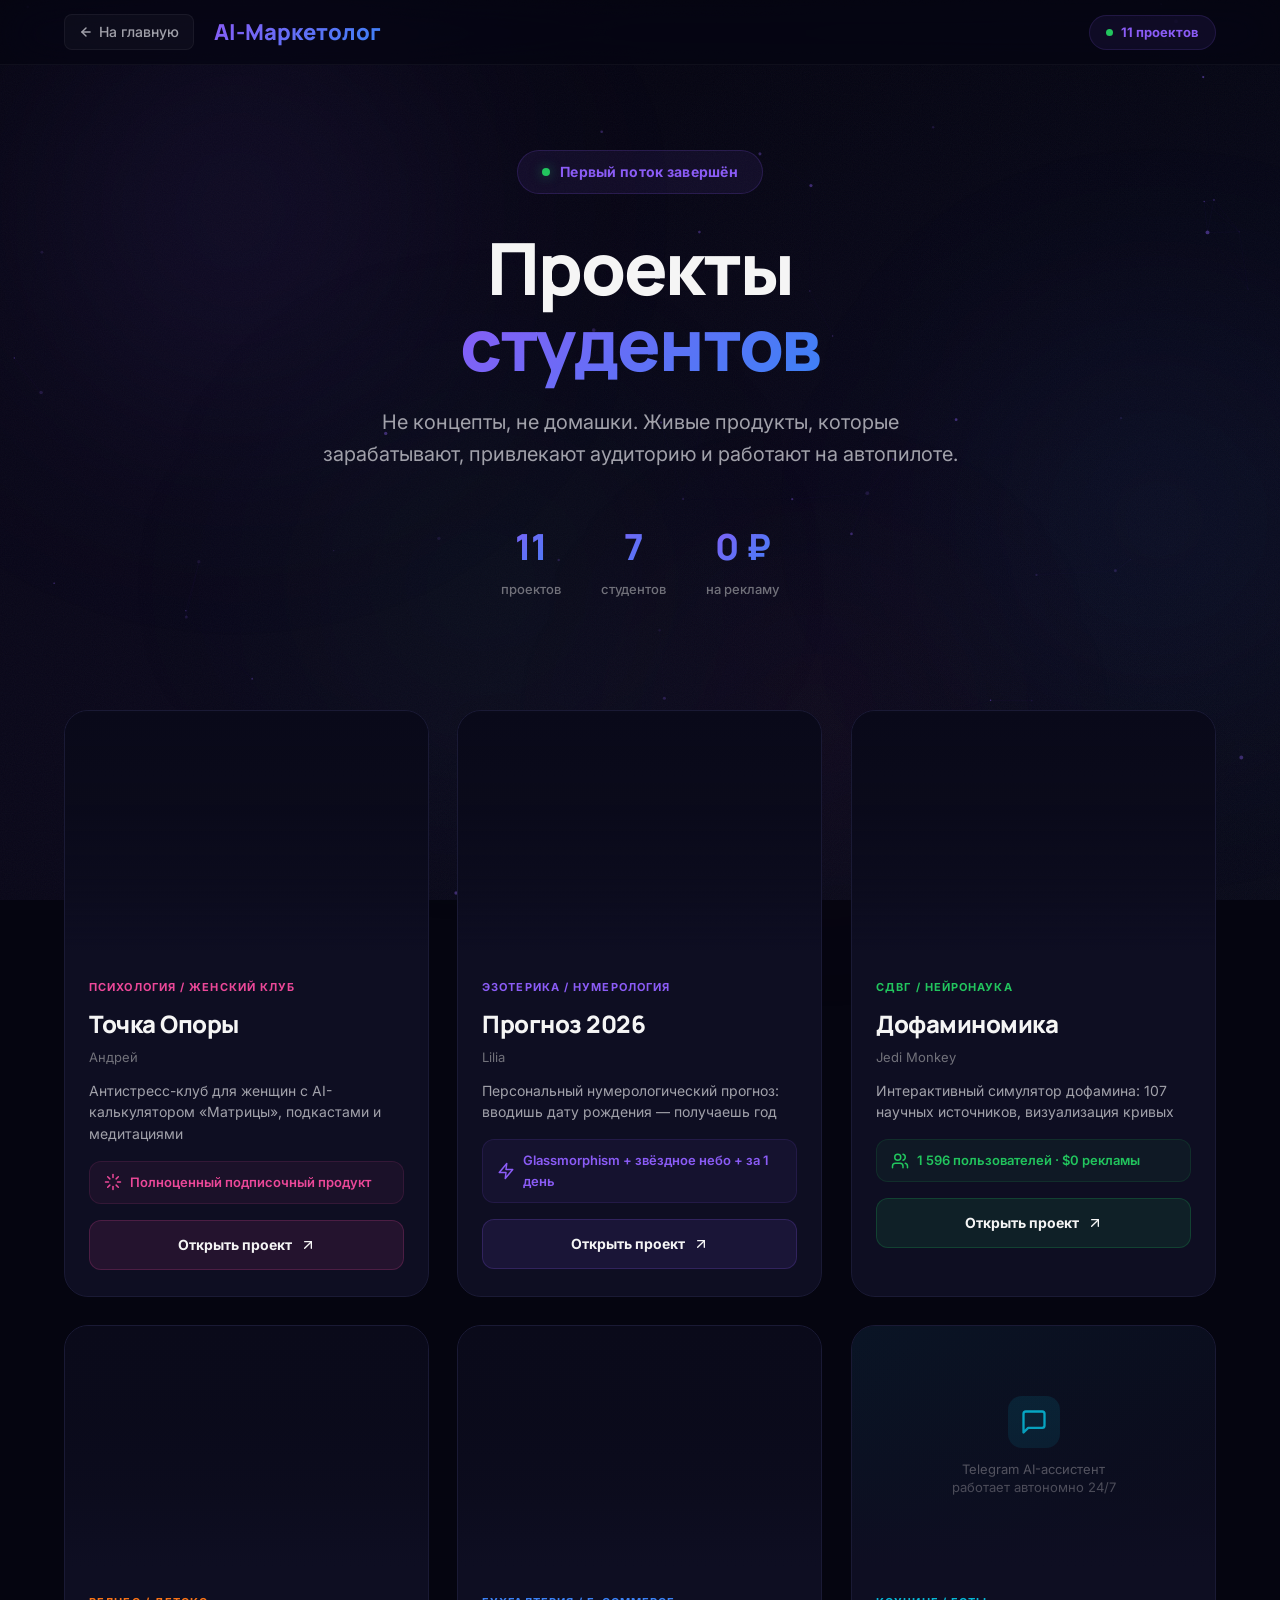
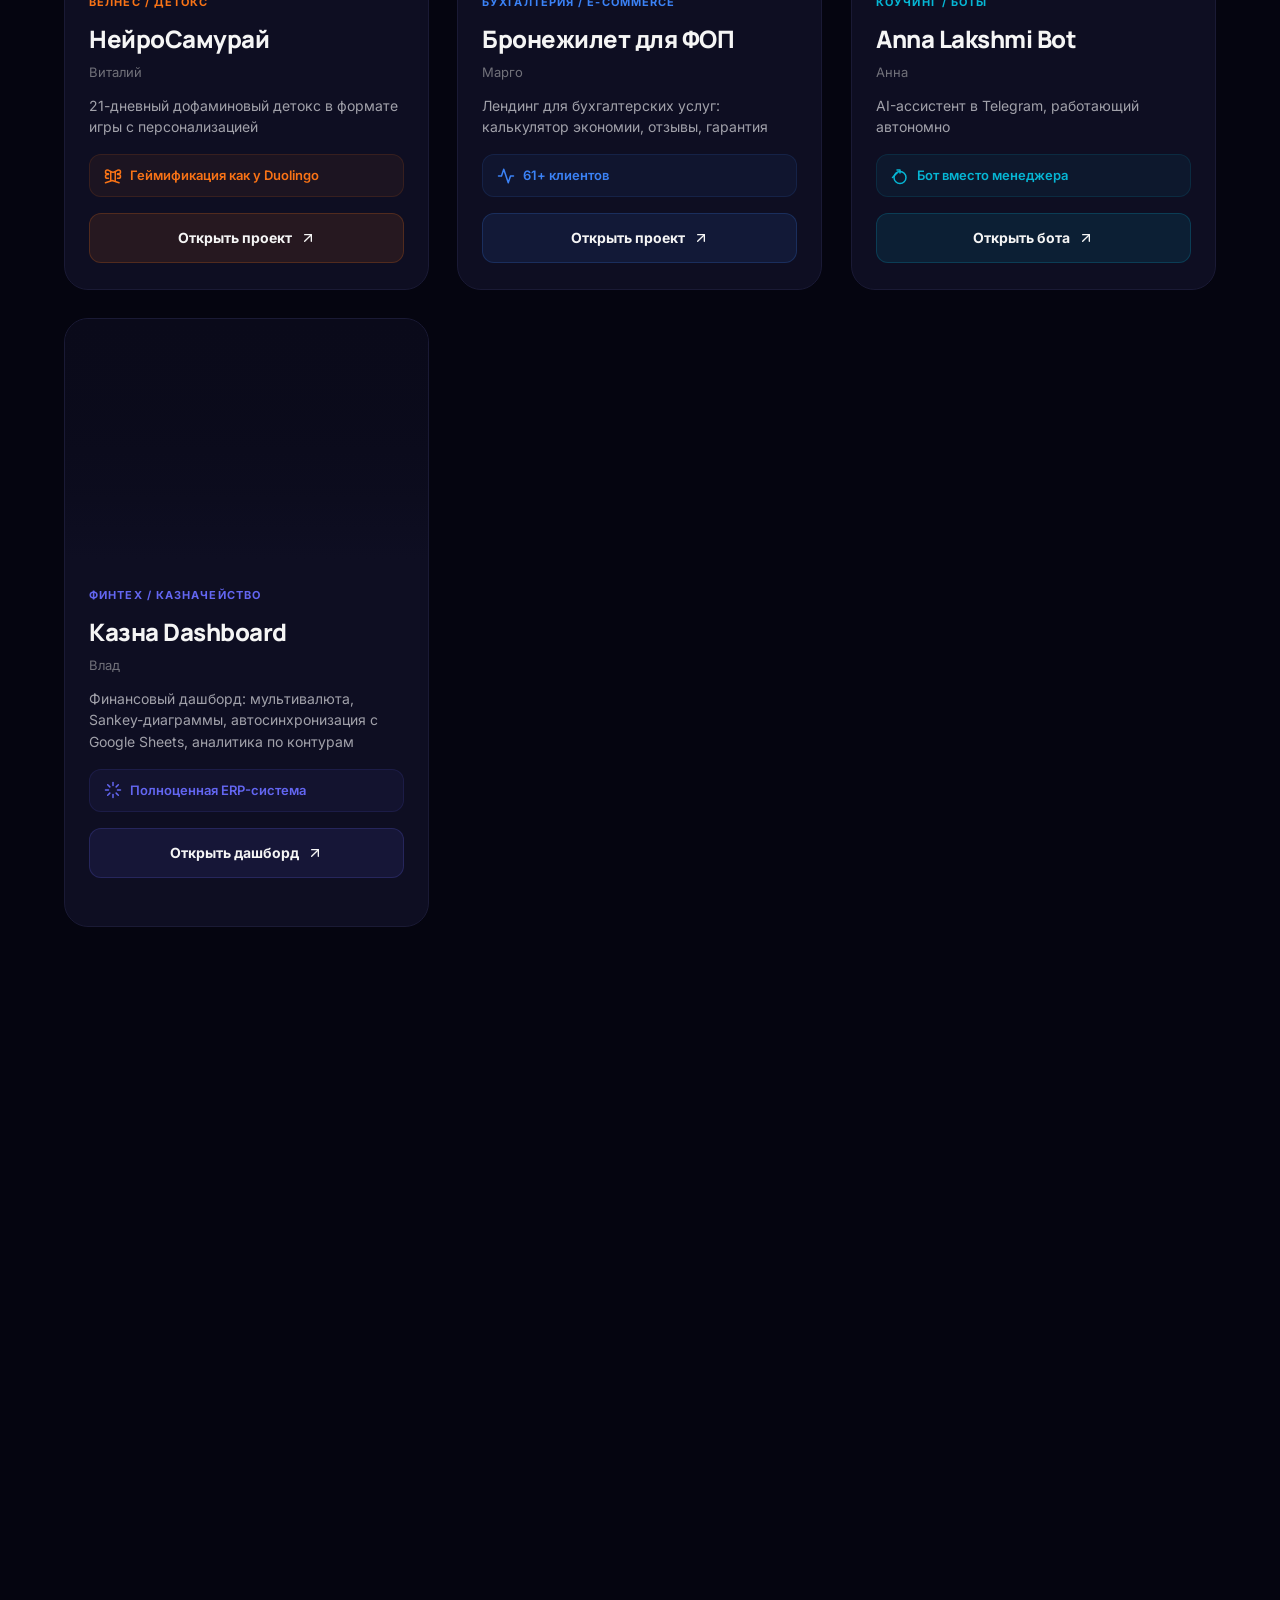
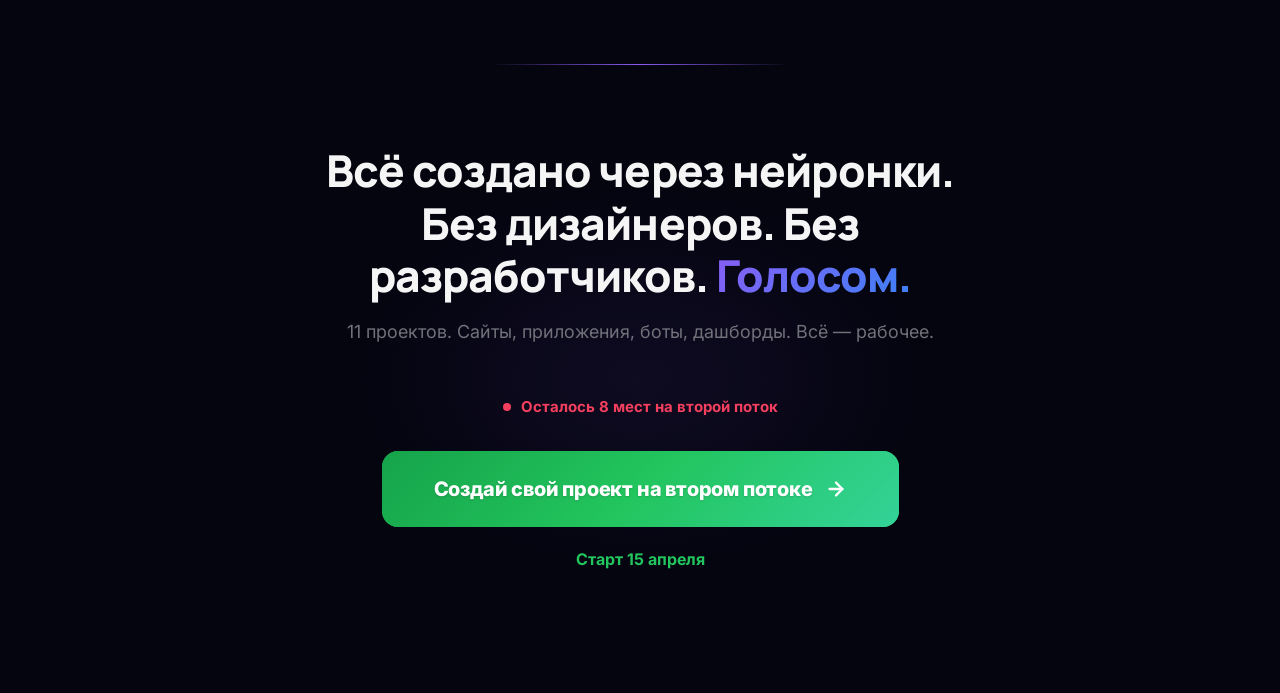
==== commit 321ac554: "Redesign cases page: Dark Futurism + Vlad avatar on bots - Canvas particle system + volumetric orbs " ====
--- a/landing/cases.html
+++ b/landing/cases.html
@@ -7,13 +7,13 @@
     <meta name="description" content="Реальные проекты студентов курса AI-Маркетолог. Созданы во время обучения, не после.">
     <link rel="preconnect" href="https://fonts.googleapis.com">
     <link rel="preconnect" href="https://fonts.gstatic.com" crossorigin>
-    <link href="https://fonts.googleapis.com/css2?family=Inter:wght@400;500;600;700;800&family=Manrope:wght@700;800&display=swap" rel="stylesheet">
+    <link href="https://fonts.googleapis.com/css2?family=Inter:wght@400;500;600;700;800;900&family=Manrope:wght@700;800;900&display=swap" rel="stylesheet">
     <style>
         :root {
             --bg: #050510;
-            --bg-surface: #0d0d1a;
-            --bg-card: #111125;
-            --border: #1e1e3a;
+            --bg-surface: #0a0a1a;
+            --bg-card: #0e0e22;
+            --border: #1a1a35;
             --text-primary: #f5f5f5;
             --text-secondary: #a1a1aa;
             --text-muted: #71717a;
@@ -24,13 +24,16 @@
             --accent-orange: #f97316;
             --accent-cyan: #06b6d4;
             --accent-rose: #f43f5e;
+            --accent-indigo: #6366f1;
+            --accent-amber: #f59e0b;
+            --accent-emerald: #10b981;
             --font: 'Inter', -apple-system, BlinkMacSystemFont, sans-serif;
             --font-display: 'Manrope', 'Inter', sans-serif;
             --radius-md: 12px;
             --radius-lg: 16px;
             --radius-xl: 24px;
             --ease-out: cubic-bezier(0.16, 1, 0.3, 1);
-            --container: 1140px;
+            --container: 1200px;
         }
 
         *, *::before, *::after { box-sizing: border-box; margin: 0; padding: 0; }
@@ -45,19 +48,93 @@
         }
         a { color: inherit; text-decoration: none; }
 
-        /* Animated gradient mesh background */
-        body::before {
-            content: '';
+        /* ===== CANVAS PARTICLE BACKGROUND ===== */
+        #particle-canvas {
             position: fixed;
             inset: 0;
+            z-index: 0;
+            pointer-events: none;
+        }
+
+        /* ===== VOLUMETRIC COLOR ORBS ===== */
+        .orb {
+            position: fixed;
+            border-radius: 50%;
+            filter: blur(120px);
+            pointer-events: none;
+            z-index: 0;
+            will-change: transform;
+        }
+        .orb-1 {
+            width: 600px; height: 600px;
+            background: radial-gradient(circle, rgba(139,92,246,0.12), transparent 70%);
+            top: -10%; left: -5%;
+            animation: orbFloat1 18s ease-in-out infinite;
+        }
+        .orb-2 {
+            width: 500px; height: 500px;
+            background: radial-gradient(circle, rgba(59,130,246,0.1), transparent 70%);
+            top: 30%; right: -10%;
+            animation: orbFloat2 22s ease-in-out infinite;
+        }
+        .orb-3 {
+            width: 450px; height: 450px;
+            background: radial-gradient(circle, rgba(34,197,94,0.08), transparent 70%);
+            bottom: 10%; left: 20%;
+            animation: orbFloat3 20s ease-in-out infinite;
+        }
+        .orb-4 {
+            width: 350px; height: 350px;
+            background: radial-gradient(circle, rgba(236,72,153,0.08), transparent 70%);
+            top: 60%; left: 50%;
+            animation: orbFloat1 25s ease-in-out infinite reverse;
+        }
+        @keyframes orbFloat1 {
+            0%, 100% { transform: translate(0, 0) scale(1); }
+            33% { transform: translate(60px, -40px) scale(1.1); }
+            66% { transform: translate(-30px, 50px) scale(0.95); }
+        }
+        @keyframes orbFloat2 {
+            0%, 100% { transform: translate(0, 0) scale(1); }
+            33% { transform: translate(-50px, 30px) scale(1.05); }
+            66% { transform: translate(40px, -60px) scale(0.9); }
+        }
+        @keyframes orbFloat3 {
+            0%, 100% { transform: translate(0, 0) scale(1); }
+            50% { transform: translate(50px, -30px) scale(1.08); }
+        }
+
+        /* ===== FILM GRAIN OVERLAY ===== */
+        .film-grain {
+            position: fixed;
+            inset: 0;
+            z-index: 1;
+            pointer-events: none;
+            opacity: 0.035;
+            background-image: url("data:image/svg+xml,%3Csvg viewBox='0 0 256 256' xmlns='http://www.w3.org/2000/svg'%3E%3Cfilter id='noise'%3E%3CfeTurbulence type='fractalNoise' baseFrequency='0.9' numOctaves='4' stitchTiles='stitch'/%3E%3C/filter%3E%3Crect width='100%25' height='100%25' filter='url(%23noise)'/%3E%3C/svg%3E");
+            background-repeat: repeat;
+            background-size: 256px 256px;
+            animation: grainShift 0.5s steps(3) infinite;
+        }
+        @keyframes grainShift {
+            0% { transform: translate(0, 0); }
+            33% { transform: translate(-2px, 1px); }
+            66% { transform: translate(1px, -2px); }
+            100% { transform: translate(0, 0); }
+        }
+
+        /* ===== ANIMATED GRADIENT MESH ===== */
+        .gradient-mesh {
+            position: fixed;
+            inset: 0;
+            z-index: 0;
+            pointer-events: none;
             background:
-                radial-gradient(ellipse 80% 50% at 20% 40%, rgba(139,92,246,0.07), transparent),
-                radial-gradient(ellipse 60% 40% at 80% 20%, rgba(59,130,246,0.05), transparent),
+                radial-gradient(ellipse 80% 50% at 20% 40%, rgba(139,92,246,0.06), transparent),
+                radial-gradient(ellipse 60% 40% at 80% 20%, rgba(59,130,246,0.04), transparent),
                 radial-gradient(ellipse 50% 60% at 50% 80%, rgba(34,197,94,0.03), transparent);
             background-size: 200% 200%;
-            animation: meshFlow 20s ease-in-out infinite;
-            pointer-events: none;
-            z-index: 0;
+            animation: meshFlow 25s ease-in-out infinite;
         }
         @keyframes meshFlow {
             0%, 100% { background-position: 0% 50%; }
@@ -70,65 +147,105 @@
             margin: 0 auto;
             padding: 0 24px;
             position: relative;
-            z-index: 1;
-        }
-
-        /* ===== NAV ===== */
+            z-index: 2;
+        }
+
+        /* ===== FIXED NAV ===== */
         .nav {
             position: fixed;
             top: 0;
             left: 0;
             right: 0;
             z-index: 100;
-            padding: 16px 0;
-            background: rgba(5,5,16,0.85);
-            backdrop-filter: blur(20px);
+            padding: 14px 0;
+            background: rgba(5,5,16,0.7);
+            backdrop-filter: blur(24px) saturate(1.5);
+            -webkit-backdrop-filter: blur(24px) saturate(1.5);
             border-bottom: 1px solid rgba(255,255,255,0.04);
+            transition: all 0.4s;
+        }
+        .nav.scrolled {
+            background: rgba(5,5,16,0.92);
+            box-shadow: 0 4px 30px rgba(0,0,0,0.3);
         }
         .nav .container {
             display: flex;
             align-items: center;
             justify-content: space-between;
         }
+        .nav-left {
+            display: flex;
+            align-items: center;
+            gap: 20px;
+        }
+        .nav-back {
+            display: flex;
+            align-items: center;
+            gap: 6px;
+            color: var(--text-secondary);
+            font-size: 14px;
+            font-weight: 500;
+            transition: all 0.3s;
+            padding: 6px 14px;
+            border-radius: 8px;
+            background: rgba(255,255,255,0.03);
+            border: 1px solid rgba(255,255,255,0.05);
+        }
+        .nav-back:hover {
+            color: var(--text-primary);
+            background: rgba(255,255,255,0.06);
+            border-color: rgba(255,255,255,0.1);
+        }
+        .nav-back svg { width: 14px; height: 14px; }
         .nav-logo {
             font-family: var(--font-display);
-            font-size: 20px;
-            font-weight: 800;
+            font-size: 22px;
+            font-weight: 900;
             background: linear-gradient(135deg, var(--accent-purple), var(--accent-blue));
             -webkit-background-clip: text;
             -webkit-text-fill-color: transparent;
             background-clip: text;
         }
-        .nav-back {
+        .nav-counter {
             display: flex;
             align-items: center;
             gap: 8px;
-            color: var(--text-secondary);
-            font-size: 14px;
-            font-weight: 500;
-            transition: color 0.3s;
-        }
-        .nav-back:hover { color: var(--text-primary); }
-        .nav-back svg { width: 16px; height: 16px; }
+            padding: 6px 16px;
+            border-radius: 100px;
+            background: rgba(139,92,246,0.08);
+            border: 1px solid rgba(139,92,246,0.15);
+            font-size: 13px;
+            font-weight: 700;
+            color: var(--accent-purple);
+        }
+        .nav-counter .pulse-dot {
+            width: 7px;
+            height: 7px;
+            border-radius: 50%;
+            background: var(--accent-green);
+            animation: pulse 2s infinite;
+        }
 
         /* ===== HERO ===== */
         .hero {
-            padding: 140px 0 60px;
+            padding: 150px 0 60px;
             text-align: center;
+            position: relative;
         }
         .hero-badge {
             display: inline-flex;
             align-items: center;
-            gap: 8px;
-            padding: 8px 20px;
-            background: rgba(139,92,246,0.1);
-            border: 1px solid rgba(139,92,246,0.2);
+            gap: 10px;
+            padding: 10px 24px;
+            background: rgba(139,92,246,0.08);
+            border: 1px solid rgba(139,92,246,0.18);
             border-radius: 100px;
             font-size: 14px;
-            font-weight: 600;
+            font-weight: 700;
             color: var(--accent-purple);
-            margin-bottom: 32px;
-            animation: fadeInUp 0.6s var(--ease-out) both;
+            margin-bottom: 36px;
+            animation: fadeInUp 0.7s var(--ease-out) both;
+            letter-spacing: 0.02em;
         }
         .hero-badge .dot {
             width: 8px;
@@ -136,35 +253,69 @@
             border-radius: 50%;
             background: var(--accent-green);
             animation: pulse 2s infinite;
+            box-shadow: 0 0 12px rgba(34,197,94,0.5);
         }
         @keyframes pulse {
-            0%, 100% { opacity: 1; transform: scale(1); }
-            50% { opacity: 0.5; transform: scale(0.8); }
+            0%, 100% { opacity: 1; transform: scale(1); box-shadow: 0 0 12px rgba(34,197,94,0.5); }
+            50% { opacity: 0.6; transform: scale(0.85); box-shadow: 0 0 4px rgba(34,197,94,0.2); }
         }
         .hero h1 {
             font-family: var(--font-display);
-            font-size: clamp(36px, 5vw, 56px);
-            font-weight: 800;
-            line-height: 1.1;
-            margin-bottom: 20px;
-            animation: fadeInUp 0.6s var(--ease-out) 0.1s both;
+            font-size: clamp(42px, 6vw, 72px);
+            font-weight: 900;
+            line-height: 1.05;
+            margin-bottom: 24px;
+            letter-spacing: -0.03em;
+            animation: fadeInUp 0.7s var(--ease-out) 0.1s both;
         }
         .hero h1 span {
+            background: linear-gradient(135deg, var(--accent-purple) 0%, var(--accent-blue) 50%, var(--accent-cyan) 100%);
+            -webkit-background-clip: text;
+            -webkit-text-fill-color: transparent;
+            background-clip: text;
+            background-size: 200% 200%;
+            animation: gradientShift 4s ease-in-out infinite;
+        }
+        @keyframes gradientShift {
+            0%, 100% { background-position: 0% 50%; }
+            50% { background-position: 100% 50%; }
+        }
+        .hero-sub {
+            font-size: clamp(16px, 2vw, 20px);
+            color: var(--text-secondary);
+            max-width: 640px;
+            margin: 0 auto;
+            animation: fadeInUp 0.7s var(--ease-out) 0.2s both;
+            line-height: 1.6;
+        }
+        .hero-stats {
+            display: flex;
+            justify-content: center;
+            gap: 40px;
+            margin-top: 48px;
+            animation: fadeInUp 0.7s var(--ease-out) 0.3s both;
+        }
+        .hero-stat {
+            text-align: center;
+        }
+        .hero-stat-num {
+            font-family: var(--font-display);
+            font-size: 36px;
+            font-weight: 900;
             background: linear-gradient(135deg, var(--accent-purple), var(--accent-blue));
             -webkit-background-clip: text;
             -webkit-text-fill-color: transparent;
             background-clip: text;
         }
-        .hero-sub {
-            font-size: 18px;
-            color: var(--text-secondary);
-            max-width: 600px;
-            margin: 0 auto;
-            animation: fadeInUp 0.6s var(--ease-out) 0.2s both;
+        .hero-stat-label {
+            font-size: 13px;
+            color: var(--text-muted);
+            margin-top: 4px;
+            font-weight: 500;
         }
 
         @keyframes fadeInUp {
-            from { opacity: 0; transform: translateY(20px); }
+            from { opacity: 0; transform: translateY(24px); }
             to { opacity: 1; transform: translateY(0); }
         }
 
@@ -172,8 +323,8 @@
         .projects-grid {
             display: grid;
             grid-template-columns: repeat(3, 1fr);
-            gap: 24px;
-            padding: 40px 0 80px;
+            gap: 28px;
+            padding: 50px 0 100px;
         }
 
         /* ===== CARD ===== */
@@ -182,44 +333,64 @@
             border: 1px solid var(--border);
             border-radius: var(--radius-xl);
             overflow: hidden;
-            transition: transform 0.4s var(--ease-out), box-shadow 0.4s var(--ease-out), border-color 0.4s;
             opacity: 0;
-            transform: translateY(30px);
-            position: relative;
+            transform: translateY(40px);
+            position: relative;
+            transition: transform 0.5s var(--ease-out), box-shadow 0.5s var(--ease-out), border-color 0.5s;
+            will-change: transform;
         }
         .project-card.visible {
             opacity: 1;
             transform: translateY(0);
-            transition: opacity 0.6s var(--ease-out), transform 0.6s var(--ease-out);
+            transition: opacity 0.7s var(--ease-out), transform 0.7s var(--ease-out);
         }
         .project-card:hover {
-            transform: translateY(-6px);
+            transform: translateY(-8px) scale(1.01);
             border-color: var(--card-accent);
             box-shadow:
-                0 20px 60px rgba(0,0,0,0.4),
-                0 0 40px color-mix(in srgb, var(--card-accent) 15%, transparent);
-        }
-
-        /* Top accent line */
+                0 24px 80px rgba(0,0,0,0.5),
+                0 0 60px color-mix(in srgb, var(--card-accent) 12%, transparent),
+                inset 0 1px 0 rgba(255,255,255,0.04);
+        }
+
+        /* Top accent line with glow */
         .project-card::before {
             content: '';
             position: absolute;
             top: 0;
             left: 0;
             right: 0;
-            height: 3px;
-            background: var(--card-accent);
+            height: 2px;
+            background: linear-gradient(90deg, transparent, var(--card-accent), transparent);
             opacity: 0;
             transition: opacity 0.4s;
+            z-index: 3;
         }
         .project-card:hover::before { opacity: 1; }
 
-        /* Preview area */
+        /* Corner glow on hover */
+        .project-card::after {
+            content: '';
+            position: absolute;
+            top: -50%;
+            left: -50%;
+            width: 200%;
+            height: 200%;
+            background: radial-gradient(circle at var(--mouse-x, 50%) var(--mouse-y, 0%), color-mix(in srgb, var(--card-accent) 6%, transparent), transparent 40%);
+            opacity: 0;
+            transition: opacity 0.4s;
+            pointer-events: none;
+            z-index: 1;
+        }
+        .project-card:hover::after { opacity: 1; }
+
+        /* ===== PREVIEW AREA ===== */
         .card-preview {
             position: relative;
-            height: 200px;
+            height: 240px;
             overflow: hidden;
             background: var(--bg-surface);
+            z-index: 2;
         }
         .card-preview iframe {
             width: 200%;
@@ -228,7 +399,32 @@
             transform-origin: top left;
             border: none;
             pointer-events: none;
-        }
+            opacity: 0.85;
+            transition: opacity 0.4s, filter 0.4s;
+        }
+        .project-card:hover .card-preview iframe {
+            opacity: 1;
+            filter: brightness(1.05);
+        }
+
+        /* Overlay gradient - subtle, fades on hover */
+        .card-preview-overlay {
+            position: absolute;
+            inset: 0;
+            background: linear-gradient(to top,
+                var(--bg-card) 0%,
+                rgba(14,14,34,0.4) 30%,
+                rgba(14,14,34,0.1) 60%,
+                transparent 100%);
+            pointer-events: none;
+            transition: opacity 0.4s;
+            z-index: 2;
+        }
+        .project-card:hover .card-preview-overlay {
+            opacity: 0.3;
+        }
+
+        /* Preview placeholder for bots */
         .card-preview-placeholder {
             width: 100%;
             height: 100%;
@@ -239,17 +435,17 @@
             gap: 12px;
             padding: 20px;
             text-align: center;
-            background: linear-gradient(135deg, color-mix(in srgb, var(--card-accent) 8%, var(--bg-surface)), var(--bg-surface));
+            background: linear-gradient(135deg, color-mix(in srgb, var(--card-accent) 6%, var(--bg-surface)), var(--bg-surface));
         }
         .card-preview-placeholder .icon {
-            width: 48px;
-            height: 48px;
-            border-radius: 12px;
+            width: 52px;
+            height: 52px;
+            border-radius: 14px;
             display: flex;
             align-items: center;
             justify-content: center;
-            background: color-mix(in srgb, var(--card-accent) 15%, transparent);
-            font-size: 24px;
+            background: color-mix(in srgb, var(--card-accent) 12%, transparent);
+            font-size: 26px;
         }
         .card-preview-placeholder p {
             font-size: 13px;
@@ -257,36 +453,143 @@
             line-height: 1.4;
         }
 
-        /* Overlay gradient */
-        .card-preview::after {
+        /* ===== AGENT CARD SPECIAL (cards 10, 11) ===== */
+        .card-agent {
+            border: 1px solid rgba(139,92,246,0.25);
+        }
+        .card-agent:hover {
+            border-color: rgba(139,92,246,0.5);
+            box-shadow:
+                0 24px 80px rgba(0,0,0,0.5),
+                0 0 80px rgba(139,92,246,0.15),
+                0 0 30px rgba(139,92,246,0.08),
+                inset 0 1px 0 rgba(255,255,255,0.06);
+        }
+        .card-agent .card-preview {
+            position: relative;
+            display: flex;
+            align-items: center;
+            justify-content: center;
+            min-height: 240px;
+        }
+        .agent-preview-content {
+            text-align: center;
+            padding: 24px;
+            position: relative;
+            z-index: 2;
+        }
+        .agent-avatar {
+            width: 80px;
+            height: 80px;
+            border-radius: 50%;
+            margin: 0 auto 16px;
+            position: relative;
+            overflow: hidden;
+            border: 3px solid rgba(139,92,246,0.4);
+            box-shadow: 0 0 30px rgba(139,92,246,0.2);
+        }
+        .agent-avatar img {
+            width: 100%;
+            height: 100%;
+            object-fit: cover;
+        }
+        .agent-avatar-initials {
+            width: 100%;
+            height: 100%;
+            display: flex;
+            align-items: center;
+            justify-content: center;
+            background: linear-gradient(135deg, var(--accent-purple), var(--accent-blue));
+            font-family: var(--font-display);
+            font-size: 28px;
+            font-weight: 900;
+            color: white;
+        }
+        /* Pulsing ring around avatar */
+        .agent-avatar::after {
             content: '';
             position: absolute;
-            bottom: 0;
-            left: 0;
-            right: 0;
-            height: 60px;
-            background: linear-gradient(to top, var(--bg-card), transparent);
-            pointer-events: none;
-        }
-
-        /* Card body */
+            inset: -4px;
+            border-radius: 50%;
+            border: 2px solid rgba(139,92,246,0.3);
+            animation: avatarPulse 3s ease-in-out infinite;
+        }
+        @keyframes avatarPulse {
+            0%, 100% { transform: scale(1); opacity: 0.5; }
+            50% { transform: scale(1.15); opacity: 0; }
+        }
+        .agent-bot-name {
+            font-size: 18px;
+            font-weight: 800;
+            color: var(--text-primary);
+            margin-bottom: 4px;
+        }
+        .agent-bot-sub {
+            font-size: 13px;
+            color: var(--text-muted);
+        }
+        /* ГОЛОС ВЛАДА badge */
+        .badge-voice {
+            display: inline-flex;
+            align-items: center;
+            gap: 6px;
+            padding: 5px 14px;
+            background: linear-gradient(135deg, rgba(139,92,246,0.15), rgba(236,72,153,0.12));
+            border: 1px solid rgba(139,92,246,0.25);
+            border-radius: 100px;
+            font-size: 11px;
+            font-weight: 800;
+            text-transform: uppercase;
+            letter-spacing: 0.12em;
+            color: var(--accent-purple);
+            margin-top: 12px;
+        }
+        .badge-voice svg {
+            width: 12px;
+            height: 12px;
+        }
+        /* Animated background for agent cards */
+        .agent-bg-anim {
+            position: absolute;
+            inset: 0;
+            z-index: 0;
+            overflow: hidden;
+        }
+        .agent-bg-anim::before {
+            content: '';
+            position: absolute;
+            width: 200%;
+            height: 200%;
+            top: -50%;
+            left: -50%;
+            background: conic-gradient(from 0deg, transparent, rgba(139,92,246,0.06), transparent, rgba(236,72,153,0.04), transparent);
+            animation: agentBgSpin 12s linear infinite;
+        }
+        @keyframes agentBgSpin {
+            to { transform: rotate(360deg); }
+        }
+
+        /* ===== CARD BODY ===== */
         .card-body {
-            padding: 20px 24px 24px;
+            padding: 22px 24px 26px;
+            position: relative;
+            z-index: 2;
         }
         .card-niche {
             display: inline-block;
             font-size: 11px;
-            font-weight: 600;
+            font-weight: 700;
             text-transform: uppercase;
-            letter-spacing: 0.08em;
+            letter-spacing: 0.1em;
             color: var(--card-accent);
             margin-bottom: 8px;
         }
         .card-title {
             font-family: var(--font-display);
-            font-size: 22px;
-            font-weight: 800;
+            font-size: 24px;
+            font-weight: 900;
             margin-bottom: 4px;
+            letter-spacing: -0.02em;
         }
         .card-student {
             font-size: 13px;
@@ -296,7 +599,7 @@
         .card-desc {
             font-size: 14px;
             color: var(--text-secondary);
-            line-height: 1.5;
+            line-height: 1.55;
             margin-bottom: 16px;
         }
 
@@ -306,8 +609,8 @@
             align-items: center;
             gap: 8px;
             padding: 10px 14px;
-            background: color-mix(in srgb, var(--card-accent) 8%, transparent);
-            border: 1px solid color-mix(in srgb, var(--card-accent) 15%, transparent);
+            background: color-mix(in srgb, var(--card-accent) 6%, transparent);
+            border: 1px solid color-mix(in srgb, var(--card-accent) 12%, transparent);
             border-radius: var(--radius-md);
             margin-bottom: 16px;
             font-size: 13px;
@@ -316,8 +619,8 @@
         }
         .card-wow .wow-icon {
             flex-shrink: 0;
-            width: 20px;
-            height: 20px;
+            width: 18px;
+            height: 18px;
         }
 
         /* Link button */
@@ -326,31 +629,43 @@
             align-items: center;
             justify-content: center;
             gap: 8px;
-            padding: 12px 20px;
-            background: color-mix(in srgb, var(--card-accent) 12%, transparent);
-            border: 1px solid color-mix(in srgb, var(--card-accent) 25%, transparent);
+            padding: 13px 22px;
+            background: color-mix(in srgb, var(--card-accent) 10%, transparent);
+            border: 1px solid color-mix(in srgb, var(--card-accent) 20%, transparent);
             border-radius: var(--radius-md);
             font-size: 14px;
-            font-weight: 600;
+            font-weight: 700;
             color: var(--text-primary);
             transition: all 0.3s var(--ease-out);
             cursor: pointer;
-        }
+            position: relative;
+            overflow: hidden;
+        }
+        .card-link::before {
+            content: '';
+            position: absolute;
+            inset: 0;
+            background: linear-gradient(135deg, color-mix(in srgb, var(--card-accent) 12%, transparent), transparent);
+            opacity: 0;
+            transition: opacity 0.3s;
+        }
+        .card-link:hover::before { opacity: 1; }
         .card-link:hover {
-            background: color-mix(in srgb, var(--card-accent) 20%, transparent);
             border-color: var(--card-accent);
-            transform: translateY(-1px);
+            transform: translateY(-2px);
+            box-shadow: 0 8px 24px color-mix(in srgb, var(--card-accent) 15%, transparent);
         }
         .card-link svg {
             width: 16px;
             height: 16px;
             transition: transform 0.3s;
+            position: relative;
         }
         .card-link:hover svg { transform: translateX(3px); }
 
         /* ===== BOTTOM CTA ===== */
         .bottom-section {
-            padding: 60px 0 100px;
+            padding: 80px 0 120px;
             text-align: center;
             position: relative;
         }
@@ -360,98 +675,175 @@
             top: 0;
             left: 50%;
             transform: translateX(-50%);
-            width: 200px;
+            width: 300px;
             height: 1px;
             background: linear-gradient(90deg, transparent, var(--accent-purple), transparent);
         }
+        /* Glow behind CTA */
+        .bottom-glow {
+            position: absolute;
+            top: 50%;
+            left: 50%;
+            transform: translate(-50%, -50%);
+            width: 600px;
+            height: 400px;
+            background: radial-gradient(ellipse, rgba(139,92,246,0.08), transparent 70%);
+            pointer-events: none;
+        }
 
         .bottom-quote {
             font-family: var(--font-display);
-            font-size: clamp(22px, 3.5vw, 32px);
-            font-weight: 800;
-            line-height: 1.3;
-            margin-bottom: 12px;
-            max-width: 700px;
+            font-size: clamp(26px, 4vw, 44px);
+            font-weight: 900;
+            line-height: 1.2;
+            margin-bottom: 16px;
+            max-width: 750px;
             margin-left: auto;
             margin-right: auto;
+            letter-spacing: -0.02em;
             opacity: 0;
-            transform: translateY(20px);
+            transform: translateY(24px);
+            position: relative;
         }
         .bottom-quote.visible {
             opacity: 1;
             transform: translateY(0);
-            transition: all 0.6s var(--ease-out);
+            transition: all 0.7s var(--ease-out);
         }
         .bottom-quote em {
             font-style: normal;
-            background: linear-gradient(135deg, var(--accent-purple), var(--accent-blue));
+            background: linear-gradient(135deg, var(--accent-purple), var(--accent-blue), var(--accent-cyan));
             -webkit-background-clip: text;
             -webkit-text-fill-color: transparent;
             background-clip: text;
+            background-size: 200% 200%;
+            animation: gradientShift 4s ease-in-out infinite;
         }
 
         .bottom-subtext {
-            font-size: 16px;
+            font-size: 18px;
             color: var(--text-muted);
-            margin-bottom: 40px;
+            margin-bottom: 48px;
             opacity: 0;
             transform: translateY(20px);
+            position: relative;
         }
         .bottom-subtext.visible {
             opacity: 1;
             transform: translateY(0);
-            transition: all 0.6s var(--ease-out) 0.1s;
-        }
-
+            transition: all 0.7s var(--ease-out) 0.1s;
+        }
+
+        /* Urgency counter */
+        .urgency-line {
+            display: flex;
+            align-items: center;
+            justify-content: center;
+            gap: 10px;
+            margin-bottom: 32px;
+            opacity: 0;
+            transform: translateY(20px);
+        }
+        .urgency-line.visible {
+            opacity: 1;
+            transform: translateY(0);
+            transition: all 0.7s var(--ease-out) 0.15s;
+        }
+        .urgency-dot {
+            width: 8px;
+            height: 8px;
+            border-radius: 50%;
+            background: var(--accent-rose);
+            animation: urgencyPulse 1.5s ease-in-out infinite;
+        }
+        @keyframes urgencyPulse {
+            0%, 100% { box-shadow: 0 0 0 0 rgba(244,63,94,0.5); }
+            50% { box-shadow: 0 0 0 6px rgba(244,63,94,0); }
+        }
+        .urgency-text {
+            font-size: 15px;
+            font-weight: 700;
+            color: var(--accent-rose);
+        }
+
+        /* GREEN CTA button with pulse */
         .cta-btn {
             display: inline-flex;
             align-items: center;
-            gap: 10px;
-            padding: 18px 40px;
-            background: linear-gradient(135deg, var(--accent-purple), var(--accent-blue));
+            gap: 12px;
+            padding: 22px 52px;
+            background: linear-gradient(135deg, #16a34a, var(--accent-green), #34d399);
+            background-size: 200% 200%;
+            animation: ctaGradient 3s ease-in-out infinite;
             border: none;
-            border-radius: var(--radius-lg);
+            border-radius: 16px;
             font-family: var(--font);
-            font-size: 18px;
-            font-weight: 700;
+            font-size: 20px;
+            font-weight: 800;
             color: white;
             cursor: pointer;
-            transition: all 0.3s var(--ease-out);
             position: relative;
             overflow: hidden;
             opacity: 0;
             transform: translateY(20px);
+            text-shadow: 0 1px 2px rgba(0,0,0,0.15);
+            letter-spacing: -0.01em;
+        }
+        @keyframes ctaGradient {
+            0%, 100% { background-position: 0% 50%; }
+            50% { background-position: 100% 50%; }
         }
         .cta-btn.visible {
             opacity: 1;
             transform: translateY(0);
-            transition: opacity 0.6s var(--ease-out) 0.2s, transform 0.6s var(--ease-out) 0.2s;
-        }
+            transition: opacity 0.7s var(--ease-out) 0.2s, transform 0.7s var(--ease-out) 0.2s;
+        }
+        /* Pulsing glow */
         .cta-btn::before {
             content: '';
             position: absolute;
-            inset: 0;
-            background: linear-gradient(135deg, rgba(255,255,255,0.15), transparent);
-            opacity: 0;
-            transition: opacity 0.3s;
-        }
-        .cta-btn:hover::before { opacity: 1; }
+            inset: -2px;
+            border-radius: 18px;
+            background: linear-gradient(135deg, #16a34a, var(--accent-green), #34d399);
+            z-index: -1;
+            animation: ctaPulse 2.5s ease-in-out infinite;
+        }
+        @keyframes ctaPulse {
+            0%, 100% { box-shadow: 0 0 20px rgba(34,197,94,0.3), 0 0 60px rgba(34,197,94,0.1); opacity: 1; }
+            50% { box-shadow: 0 0 40px rgba(34,197,94,0.5), 0 0 100px rgba(34,197,94,0.2); opacity: 0.8; }
+        }
+        /* Shimmer */
+        .cta-btn::after {
+            content: '';
+            position: absolute;
+            top: 0;
+            left: -100%;
+            width: 50%;
+            height: 100%;
+            background: linear-gradient(90deg, transparent, rgba(255,255,255,0.15), transparent);
+            animation: ctaShimmer 4s ease-in-out infinite;
+        }
+        @keyframes ctaShimmer {
+            0% { left: -100%; }
+            40%, 100% { left: 200%; }
+        }
         .cta-btn:hover {
-            transform: translateY(-2px);
-            box-shadow: 0 10px 40px rgba(139,92,246,0.35);
-        }
-        .cta-btn svg { width: 20px; height: 20px; }
+            transform: translateY(-3px) scale(1.02);
+            box-shadow: 0 16px 50px rgba(34,197,94,0.4);
+        }
+        .cta-btn svg { width: 22px; height: 22px; position: relative; }
 
         .cta-date {
-            margin-top: 16px;
-            font-size: 15px;
-            font-weight: 600;
+            margin-top: 20px;
+            font-size: 16px;
+            font-weight: 700;
             color: var(--accent-green);
             opacity: 0;
+            position: relative;
         }
         .cta-date.visible {
             opacity: 1;
-            transition: opacity 0.6s var(--ease-out) 0.3s;
+            transition: opacity 0.7s var(--ease-out) 0.3s;
         }
 
         /* ===== COUNTER ANIMATION ===== */
@@ -461,30 +853,64 @@
         @media (max-width: 1024px) {
             .projects-grid {
                 grid-template-columns: repeat(2, 1fr);
-                gap: 20px;
+                gap: 22px;
             }
+            .hero-stats { gap: 28px; }
+            .hero-stat-num { font-size: 28px; }
         }
         @media (max-width: 640px) {
             .projects-grid {
                 grid-template-columns: 1fr;
-                gap: 16px;
+                gap: 18px;
             }
             .hero { padding: 120px 0 40px; }
-            .card-preview { height: 180px; }
-            .card-body { padding: 16px 20px 20px; }
+            .card-preview { height: 200px; }
+            .card-body { padding: 18px 20px 22px; }
+            .hero-stats { gap: 20px; flex-wrap: wrap; }
+            .hero-stat-num { font-size: 24px; }
+            .nav-logo { font-size: 18px; }
+            .nav-counter { display: none; }
+            .cta-btn {
+                padding: 18px 36px;
+                font-size: 17px;
+            }
+            .bottom-quote { font-size: clamp(22px, 5vw, 32px); }
+            .orb { display: none; }
+            .agent-avatar { width: 64px; height: 64px; }
         }
     </style>
 </head>
 <body>
 
+<!-- Particle Canvas -->
+<canvas id="particle-canvas"></canvas>
+
+<!-- Volumetric Orbs -->
+<div class="orb orb-1"></div>
+<div class="orb orb-2"></div>
+<div class="orb orb-3"></div>
+<div class="orb orb-4"></div>
+
+<!-- Gradient Mesh -->
+<div class="gradient-mesh"></div>
+
+<!-- Film Grain -->
+<div class="film-grain"></div>
+
 <!-- Nav -->
-<nav class="nav">
+<nav class="nav" id="mainNav">
     <div class="container">
-        <a href="https://aimarketolog.site" class="nav-logo">AI-Маркетолог</a>
-        <a href="https://aimarketolog.site" class="nav-back">
-            <svg viewBox="0 0 24 24" fill="none" stroke="currentColor" stroke-width="2" stroke-linecap="round" stroke-linejoin="round"><path d="M19 12H5"/><path d="m12 19-7-7 7-7"/></svg>
-            На главную
-        </a>
+        <div class="nav-left">
+            <a href="https://aimarketolog.site" class="nav-back">
+                <svg viewBox="0 0 24 24" fill="none" stroke="currentColor" stroke-width="2.5" stroke-linecap="round" stroke-linejoin="round"><path d="M19 12H5"/><path d="m12 19-7-7 7-7"/></svg>
+                На главную
+            </a>
+            <a href="https://aimarketolog.site" class="nav-logo">AI-Маркетолог</a>
+        </div>
+        <div class="nav-counter">
+            <span class="pulse-dot"></span>
+            11 проектов
+        </div>
     </div>
 </nav>
 
@@ -493,10 +919,24 @@
     <div class="container">
         <div class="hero-badge">
             <span class="dot"></span>
-            Первый поток
-        </div>
-        <h1>Проекты <span>студентов</span></h1>
+            Первый поток завершён
+        </div>
+        <h1>Проекты<br><span>студентов</span></h1>
         <p class="hero-sub">Не&nbsp;концепты, не&nbsp;домашки. Живые продукты, которые зарабатывают, привлекают аудиторию и&nbsp;работают на&nbsp;автопилоте.</p>
+        <div class="hero-stats">
+            <div class="hero-stat">
+                <div class="hero-stat-num">11</div>
+                <div class="hero-stat-label">проектов</div>
+            </div>
+            <div class="hero-stat">
+                <div class="hero-stat-num">7</div>
+                <div class="hero-stat-label">студентов</div>
+            </div>
+            <div class="hero-stat">
+                <div class="hero-stat-num">0 &#8381;</div>
+                <div class="hero-stat-label">на рекламу</div>
+            </div>
+        </div>
     </div>
 </section>
 
@@ -508,6 +948,7 @@
         <div class="project-card" style="--card-accent: var(--accent-pink);">
             <div class="card-preview">
                 <iframe src="https://tochka-opory.vercel.app/" loading="lazy" sandbox="allow-scripts allow-same-origin" title="Точка Опоры"></iframe>
+                <div class="card-preview-overlay"></div>
             </div>
             <div class="card-body">
                 <div class="card-niche">Психология / женский клуб</div>
@@ -529,6 +970,7 @@
         <div class="project-card" style="--card-accent: var(--accent-purple);">
             <div class="card-preview">
                 <iframe src="https://2026-theta-inky.vercel.app/" loading="lazy" sandbox="allow-scripts allow-same-origin" title="Прогноз 2026"></iframe>
+                <div class="card-preview-overlay"></div>
             </div>
             <div class="card-body">
                 <div class="card-niche">Эзотерика / нумерология</div>
@@ -550,6 +992,7 @@
         <div class="project-card" style="--card-accent: var(--accent-green);">
             <div class="card-preview">
                 <iframe src="https://dopenomics.ru" loading="lazy" sandbox="allow-scripts allow-same-origin" title="Дофаминомика"></iframe>
+                <div class="card-preview-overlay"></div>
             </div>
             <div class="card-body">
                 <div class="card-niche">СДВГ / нейронаука</div>
@@ -571,6 +1014,7 @@
         <div class="project-card" style="--card-accent: var(--accent-orange);">
             <div class="card-preview">
                 <iframe src="https://neurosamurai.vercel.app/" loading="lazy" sandbox="allow-scripts allow-same-origin" title="НейроСамурай"></iframe>
+                <div class="card-preview-overlay"></div>
             </div>
             <div class="card-body">
                 <div class="card-niche">Велнес / детокс</div>
@@ -592,6 +1036,7 @@
         <div class="project-card" style="--card-accent: var(--accent-blue);">
             <div class="card-preview">
                 <iframe src="https://landingpagebymargofornp.vercel.app/" loading="lazy" sandbox="allow-scripts allow-same-origin" title="Бронежилет для ФОП"></iframe>
+                <div class="card-preview-overlay"></div>
             </div>
             <div class="card-body">
                 <div class="card-niche">Бухгалтерия / e-commerce</div>
@@ -618,6 +1063,7 @@
                     </div>
                     <p>Telegram AI-ассистент<br>работает автономно 24/7</p>
                 </div>
+                <div class="card-preview-overlay"></div>
             </div>
             <div class="card-body">
                 <div class="card-niche">Коучинг / боты</div>
@@ -636,19 +1082,20 @@
         </div>
 
         <!-- 7. Казна Dashboard -->
-        <div class="project-card reveal" style="--accent: #6366f1;">
+        <div class="project-card" style="--card-accent: var(--accent-indigo);">
             <div class="card-preview">
-                <iframe src="https://kazna-dashboard.vercel.app/" loading="lazy" sandbox="allow-scripts allow-same-origin"></iframe>
-                <div class="card-overlay"></div>
-            </div>
-            <div class="card-content">
-                <div class="card-meta">
-                    <span class="card-niche">Финтех / казначейство</span>
-                    <span class="card-student">Влад</span>
+                <iframe src="https://kazna-dashboard.vercel.app/" loading="lazy" sandbox="allow-scripts allow-same-origin" title="Казна Dashboard"></iframe>
+                <div class="card-preview-overlay"></div>
+            </div>
+            <div class="card-body">
+                <div class="card-niche">Финтех / казначейство</div>
+                <h3 class="card-title">Казна Dashboard</h3>
+                <div class="card-student">Влад</div>
+                <p class="card-desc">Финансовый дашборд: мультивалюта, Sankey-диаграммы, автосинхронизация с Google Sheets, аналитика по контурам</p>
+                <div class="card-wow">
+                    <svg class="wow-icon" viewBox="0 0 24 24" fill="none" stroke="currentColor" stroke-width="2" stroke-linecap="round" stroke-linejoin="round"><path d="M12 2v4"/><path d="m16.2 7.8 2.9-2.9"/><path d="M18 12h4"/><path d="m16.2 16.2 2.9 2.9"/><path d="M12 18v4"/><path d="m4.9 19.1 2.9-2.9"/><path d="M2 12h4"/><path d="m4.9 4.9 2.9 2.9"/></svg>
+                    Полноценная ERP-система
                 </div>
-                <h3 class="card-title">Казна Dashboard</h3>
-                <p class="card-desc">Финансовый дашборд: мультивалюта, Sankey-диаграммы, автосинхронизация с Google Sheets, аналитика по контурам</p>
-                <div class="card-wow">Полноценная ERP-система</div>
                 <a href="https://kazna-dashboard.vercel.app/" target="_blank" rel="noopener" class="card-link">
                     Открыть дашборд
                     <svg viewBox="0 0 24 24" fill="none" stroke="currentColor" stroke-width="2" stroke-linecap="round" stroke-linejoin="round"><path d="M7 17 17 7"/><path d="M7 7h10v10"/></svg>
@@ -657,19 +1104,20 @@
         </div>
 
         <!-- 8. Launch Quest -->
-        <div class="project-card reveal" style="--accent: #f59e0b;">
+        <div class="project-card" style="--card-accent: var(--accent-amber);">
             <div class="card-preview">
-                <iframe src="https://aimarketolog.site/launch-quest.html" loading="lazy" sandbox="allow-scripts allow-same-origin"></iframe>
-                <div class="card-overlay"></div>
-            </div>
-            <div class="card-content">
-                <div class="card-meta">
-                    <span class="card-niche">Продуктивность / СДВГ</span>
-                    <span class="card-student">Влад</span>
+                <iframe src="https://aimarketolog.site/launch-quest.html" loading="lazy" sandbox="allow-scripts allow-same-origin" title="Launch Quest"></iframe>
+                <div class="card-preview-overlay"></div>
+            </div>
+            <div class="card-body">
+                <div class="card-niche">Продуктивность / СДВГ</div>
+                <h3 class="card-title">Launch Quest</h3>
+                <div class="card-student">Влад</div>
+                <p class="card-desc">СДВГ-дашборд запуска: 30 квестов, XP-система, уровни, помодоро-таймер, streak-счётчик. Геймификация для тех, кто не может заставить себя делать</p>
+                <div class="card-wow">
+                    <svg class="wow-icon" viewBox="0 0 24 24" fill="none" stroke="currentColor" stroke-width="2" stroke-linecap="round" stroke-linejoin="round"><path d="M6 9H4.5a2.5 2.5 0 0 1 0-5C7 4 9 7 12 7s5-3 7.5-3a2.5 2.5 0 0 1 0 5H18"/><path d="M18 15h1.5a2.5 2.5 0 0 0 0-5H18"/><path d="M6 15H4.5a2.5 2.5 0 0 1 0-5H6"/><path d="m2 21 9-3 9 3"/><path d="M9 18V6"/><path d="M15 18V6"/></svg>
+                    Геймификация для СДВГ-мозга
                 </div>
-                <h3 class="card-title">Launch Quest</h3>
-                <p class="card-desc">СДВГ-дашборд запуска: 30 квестов, XP-система, уровни, помодоро-таймер, streak-счётчик. Геймификация для тех, кто не может заставить себя делать</p>
-                <div class="card-wow">Геймификация для СДВГ-мозга</div>
                 <a href="https://aimarketolog.site/launch-quest.html" target="_blank" rel="noopener" class="card-link">
                     Открыть квест
                     <svg viewBox="0 0 24 24" fill="none" stroke="currentColor" stroke-width="2" stroke-linecap="round" stroke-linejoin="round"><path d="M7 17 17 7"/><path d="M7 7h10v10"/></svg>
@@ -678,19 +1126,20 @@
         </div>
 
         <!-- 9. AI-Ковчег -->
-        <div class="project-card reveal" style="--accent: #10b981;">
+        <div class="project-card" style="--card-accent: var(--accent-emerald);">
             <div class="card-preview">
-                <iframe src="https://vercel-deploy-psi-ecru.vercel.app/" loading="lazy" sandbox="allow-scripts allow-same-origin"></iframe>
-                <div class="card-overlay"></div>
-            </div>
-            <div class="card-content">
-                <div class="card-meta">
-                    <span class="card-niche">Образование / AI</span>
-                    <span class="card-student">Влад</span>
+                <iframe src="https://vercel-deploy-psi-ecru.vercel.app/" loading="lazy" sandbox="allow-scripts allow-same-origin" title="AI-Ковчег"></iframe>
+                <div class="card-preview-overlay"></div>
+            </div>
+            <div class="card-body">
+                <div class="card-niche">Образование / AI</div>
+                <h3 class="card-title">AI-Ковчег</h3>
+                <div class="card-student">Влад</div>
+                <p class="card-desc">Лендинг образовательного продукта: WebGL-молнии, glassmorphism, 8 модулей, 3 тарифа, анимации. Создан через вайб-кодинг</p>
+                <div class="card-wow">
+                    <svg class="wow-icon" viewBox="0 0 24 24" fill="none" stroke="currentColor" stroke-width="2" stroke-linecap="round" stroke-linejoin="round"><path d="M13 2 3 14h9l-1 8 10-12h-9l1-8z"/></svg>
+                    WebGL + glassmorphism
                 </div>
-                <h3 class="card-title">AI-Ковчег</h3>
-                <p class="card-desc">Лендинг образовательного продукта: WebGL-молнии, glassmorphism, 8 модулей, 3 тарифа, анимации. Создан через вайб-кодинг</p>
-                <div class="card-wow">WebGL + glassmorphism</div>
                 <a href="https://vercel-deploy-psi-ecru.vercel.app/" target="_blank" rel="noopener" class="card-link">
                     Открыть сайт
                     <svg viewBox="0 0 24 24" fill="none" stroke="currentColor" stroke-width="2" stroke-linecap="round" stroke-linejoin="round"><path d="M7 17 17 7"/><path d="M7 7h10v10"/></svg>
@@ -698,23 +1147,33 @@
             </div>
         </div>
 
-        <!-- 10. Владюша — AI-куратор -->
-        <div class="project-card reveal" style="--accent: #ec4899;">
-            <div class="card-preview" style="display:flex;align-items:center;justify-content:center;background:linear-gradient(135deg,rgba(236,72,153,0.15),rgba(139,92,246,0.1));min-height:220px;">
-                <div style="text-align:center;padding:20px;">
-                    <div style="font-size:48px;margin-bottom:12px;">🤖</div>
-                    <div style="font-size:18px;font-weight:800;color:#f5f5f5;">@vladyusha_yasko_bot</div>
-                    <div style="font-size:13px;color:#a1a1aa;margin-top:4px;">AI-куратор курса</div>
+        <!-- 10. Владюша — AI-куратор (AGENT CARD) -->
+        <div class="project-card card-agent" style="--card-accent: var(--accent-purple);">
+            <div class="card-preview">
+                <div class="agent-bg-anim"></div>
+                <div class="agent-preview-content">
+                    <div class="agent-avatar">
+                        <img src="factory-visual.png" alt="Влад Яско" onerror="this.style.display='none';this.nextElementSibling.style.display='flex';">
+                        <div class="agent-avatar-initials" style="display:none;">ВЯ</div>
+                    </div>
+                    <div class="agent-bot-name">@vladyusha_yasko_bot</div>
+                    <div class="agent-bot-sub">AI-куратор курса</div>
+                    <div class="badge-voice">
+                        <svg viewBox="0 0 24 24" fill="none" stroke="currentColor" stroke-width="2.5" stroke-linecap="round" stroke-linejoin="round"><path d="M12 2a3 3 0 0 0-3 3v7a3 3 0 0 0 6 0V5a3 3 0 0 0-3-3Z"/><path d="M19 10v2a7 7 0 0 1-14 0v-2"/><line x1="12" x2="12" y1="19" y2="22"/></svg>
+                        Голос Влада
+                    </div>
                 </div>
-            </div>
-            <div class="card-content">
-                <div class="card-meta">
-                    <span class="card-niche">Образование / AI-кураторство</span>
-                    <span class="card-student">Влад</span>
+                <div class="card-preview-overlay"></div>
+            </div>
+            <div class="card-body">
+                <div class="card-niche">Образование / AI-кураторство</div>
+                <h3 class="card-title">Владюша — AI-куратор</h3>
+                <div class="card-student">Влад</div>
+                <p class="card-desc">Отвечает текстом и голосом Влада, видит картинки, слышит голосовые. Работает 24/7 в групповом чате курса</p>
+                <div class="card-wow">
+                    <svg class="wow-icon" viewBox="0 0 24 24" fill="none" stroke="currentColor" stroke-width="2" stroke-linecap="round" stroke-linejoin="round"><path d="M12 2a3 3 0 0 0-3 3v7a3 3 0 0 0 6 0V5a3 3 0 0 0-3-3Z"/><path d="M19 10v2a7 7 0 0 1-14 0v-2"/><line x1="12" x2="12" y1="19" y2="22"/></svg>
+                    Голос Влада через ElevenLabs
                 </div>
-                <h3 class="card-title">Владюша — AI-куратор</h3>
-                <p class="card-desc">Отвечает текстом и голосом Влада, видит картинки, слышит голосовые. Работает 24/7 в групповом чате курса</p>
-                <div class="card-wow">Голос Влада через ElevenLabs</div>
                 <a href="https://t.me/vladyusha_yasko_bot" target="_blank" rel="noopener" class="card-link">
                     Открыть бота
                     <svg viewBox="0 0 24 24" fill="none" stroke="currentColor" stroke-width="2" stroke-linecap="round" stroke-linejoin="round"><path d="M7 17 17 7"/><path d="M7 7h10v10"/></svg>
@@ -722,23 +1181,33 @@
             </div>
         </div>
 
-        <!-- 11. AI-Продавец -->
-        <div class="project-card reveal" style="--accent: #22c55e;">
-            <div class="card-preview" style="display:flex;align-items:center;justify-content:center;background:linear-gradient(135deg,rgba(34,197,94,0.15),rgba(59,130,246,0.1));min-height:220px;">
-                <div style="text-align:center;padding:20px;">
-                    <div style="font-size:48px;margin-bottom:12px;">💰</div>
-                    <div style="font-size:18px;font-weight:800;color:#f5f5f5;">@vlad_yasko_ai</div>
-                    <div style="font-size:13px;color:#a1a1aa;margin-top:4px;">AI-менеджер по продажам</div>
+        <!-- 11. AI-Продавец (AGENT CARD) -->
+        <div class="project-card card-agent" style="--card-accent: var(--accent-green);">
+            <div class="card-preview">
+                <div class="agent-bg-anim"></div>
+                <div class="agent-preview-content">
+                    <div class="agent-avatar">
+                        <img src="factory-visual.png" alt="Влад Яско" onerror="this.style.display='none';this.nextElementSibling.style.display='flex';">
+                        <div class="agent-avatar-initials" style="display:none;">ВЯ</div>
+                    </div>
+                    <div class="agent-bot-name">@vlad_yasko_ai</div>
+                    <div class="agent-bot-sub">AI-менеджер по продажам</div>
+                    <div class="badge-voice">
+                        <svg viewBox="0 0 24 24" fill="none" stroke="currentColor" stroke-width="2.5" stroke-linecap="round" stroke-linejoin="round"><path d="M12 2a3 3 0 0 0-3 3v7a3 3 0 0 0 6 0V5a3 3 0 0 0-3-3Z"/><path d="M19 10v2a7 7 0 0 1-14 0v-2"/><line x1="12" x2="12" y1="19" y2="22"/></svg>
+                        Голос Влада
+                    </div>
                 </div>
-            </div>
-            <div class="card-content">
-                <div class="card-meta">
-                    <span class="card-niche">Продажи / автоматизация</span>
-                    <span class="card-student">Влад</span>
+                <div class="card-preview-overlay"></div>
+            </div>
+            <div class="card-body">
+                <div class="card-niche">Продажи / автоматизация</div>
+                <h3 class="card-title">AI-менеджер по продажам</h3>
+                <div class="card-student">Влад</div>
+                <p class="card-desc">Автономный бот: SPIN-квалификация, голосовые ответы, кейсы по нише клиента, закрытие на оплату. Уведомляет о горячих лидах</p>
+                <div class="card-wow">
+                    <svg class="wow-icon" viewBox="0 0 24 24" fill="none" stroke="currentColor" stroke-width="2" stroke-linecap="round" stroke-linejoin="round"><path d="M12 2a3 3 0 0 0-3 3v7a3 3 0 0 0 6 0V5a3 3 0 0 0-3-3Z"/><path d="M19 10v2a7 7 0 0 1-14 0v-2"/><line x1="12" x2="12" y1="19" y2="22"/></svg>
+                    Продаёт голосом Влада 24/7
                 </div>
-                <h3 class="card-title">AI-менеджер по продажам</h3>
-                <p class="card-desc">Автономный бот: SPIN-квалификация, голосовые ответы, кейсы по нише клиента, закрытие на оплату. Уведомляет о горячих лидах</p>
-                <div class="card-wow">Продаёт голосом Влада 24/7</div>
                 <a href="https://t.me/vlad_yasko_ai" target="_blank" rel="noopener" class="card-link">
                     Написать боту
                     <svg viewBox="0 0 24 24" fill="none" stroke="currentColor" stroke-width="2" stroke-linecap="round" stroke-linejoin="round"><path d="M7 17 17 7"/><path d="M7 7h10v10"/></svg>
@@ -751,37 +1220,137 @@
 
 <!-- Bottom CTA -->
 <section class="bottom-section">
+    <div class="bottom-glow"></div>
     <div class="container">
         <p class="bottom-quote">
             Всё создано через нейронки.<br>
             Без дизайнеров. Без разработчиков. <em>Голосом.</em>
         </p>
         <p class="bottom-subtext">11 проектов. Сайты, приложения, боты, дашборды. Всё &mdash; рабочее.</p>
+        <div class="urgency-line">
+            <span class="urgency-dot"></span>
+            <span class="urgency-text">Осталось 8 мест на второй поток</span>
+        </div>
         <a href="https://aimarketolog.site" class="cta-btn">
             Создай свой проект на втором потоке
-            <svg viewBox="0 0 24 24" fill="none" stroke="currentColor" stroke-width="2" stroke-linecap="round" stroke-linejoin="round"><path d="M5 12h14"/><path d="m12 5 7 7-7 7"/></svg>
+            <svg viewBox="0 0 24 24" fill="none" stroke="currentColor" stroke-width="2.5" stroke-linecap="round" stroke-linejoin="round"><path d="M5 12h14"/><path d="m12 5 7 7-7 7"/></svg>
         </a>
         <p class="cta-date">Старт 15 апреля</p>
     </div>
 </section>
 
 <script>
-// Scroll reveal for cards
-const observer = new IntersectionObserver((entries) => {
-    entries.forEach((entry, i) => {
+// ===== PARTICLE SYSTEM =====
+(function() {
+    const canvas = document.getElementById('particle-canvas');
+    const ctx = canvas.getContext('2d');
+    let particles = [];
+    let w, h;
+    const PARTICLE_COUNT = 60;
+    const CONNECTION_DIST = 150;
+
+    function resize() {
+        w = canvas.width = window.innerWidth;
+        h = canvas.height = window.innerHeight;
+    }
+    resize();
+    window.addEventListener('resize', resize);
+
+    class Particle {
+        constructor() {
+            this.x = Math.random() * w;
+            this.y = Math.random() * h;
+            this.vx = (Math.random() - 0.5) * 0.4;
+            this.vy = (Math.random() - 0.5) * 0.4;
+            this.r = Math.random() * 1.5 + 0.5;
+            this.alpha = Math.random() * 0.4 + 0.1;
+        }
+        update() {
+            this.x += this.vx;
+            this.y += this.vy;
+            if (this.x < 0 || this.x > w) this.vx *= -1;
+            if (this.y < 0 || this.y > h) this.vy *= -1;
+        }
+        draw() {
+            ctx.beginPath();
+            ctx.arc(this.x, this.y, this.r, 0, Math.PI * 2);
+            ctx.fillStyle = `rgba(139, 92, 246, ${this.alpha})`;
+            ctx.fill();
+        }
+    }
+
+    for (let i = 0; i < PARTICLE_COUNT; i++) {
+        particles.push(new Particle());
+    }
+
+    function animate() {
+        ctx.clearRect(0, 0, w, h);
+        for (let i = 0; i < particles.length; i++) {
+            particles[i].update();
+            particles[i].draw();
+            for (let j = i + 1; j < particles.length; j++) {
+                const dx = particles[i].x - particles[j].x;
+                const dy = particles[i].y - particles[j].y;
+                const dist = Math.sqrt(dx * dx + dy * dy);
+                if (dist < CONNECTION_DIST) {
+                    const alpha = (1 - dist / CONNECTION_DIST) * 0.08;
+                    ctx.beginPath();
+                    ctx.moveTo(particles[i].x, particles[i].y);
+                    ctx.lineTo(particles[j].x, particles[j].y);
+                    ctx.strokeStyle = `rgba(139, 92, 246, ${alpha})`;
+                    ctx.lineWidth = 0.5;
+                    ctx.stroke();
+                }
+            }
+        }
+        requestAnimationFrame(animate);
+    }
+    animate();
+})();
+
+// ===== NAV SCROLL EFFECT =====
+let lastScroll = 0;
+const nav = document.getElementById('mainNav');
+window.addEventListener('scroll', () => {
+    const y = window.scrollY;
+    if (y > 60) nav.classList.add('scrolled');
+    else nav.classList.remove('scrolled');
+    lastScroll = y;
+}, { passive: true });
+
+// ===== CARD TILT EFFECT =====
+document.querySelectorAll('.project-card').forEach(card => {
+    card.addEventListener('mousemove', (e) => {
+        const rect = card.getBoundingClientRect();
+        const x = (e.clientX - rect.left) / rect.width;
+        const y = (e.clientY - rect.top) / rect.height;
+        const tiltX = (y - 0.5) * 4;
+        const tiltY = (x - 0.5) * -4;
+        card.style.transform = `translateY(-8px) scale(1.01) perspective(800px) rotateX(${tiltX}deg) rotateY(${tiltY}deg)`;
+        card.style.setProperty('--mouse-x', `${x * 100}%`);
+        card.style.setProperty('--mouse-y', `${y * 100}%`);
+    });
+    card.addEventListener('mouseleave', () => {
+        card.style.transform = '';
+    });
+});
+
+// ===== SCROLL REVEAL FOR CARDS =====
+const cardObserver = new IntersectionObserver((entries) => {
+    entries.forEach((entry) => {
         if (entry.isIntersecting) {
-            const delay = Array.from(entry.target.parentElement.children).indexOf(entry.target) * 100;
+            const idx = Array.from(entry.target.parentElement.children).indexOf(entry.target);
             setTimeout(() => {
                 entry.target.classList.add('visible');
-            }, delay);
-            observer.unobserve(entry.target);
+            }, idx * 80);
+            cardObserver.unobserve(entry.target);
         }
     });
-}, { threshold: 0.1, rootMargin: '0px 0px -40px 0px' });
-
-document.querySelectorAll('.project-card').forEach(card => observer.observe(card));
-
-// Scroll reveal for bottom section
+}, { threshold: 0.08, rootMargin: '0px 0px -30px 0px' });
+
+document.querySelectorAll('.project-card').forEach(card => cardObserver.observe(card));
+
+// ===== SCROLL REVEAL FOR BOTTOM SECTION =====
 const bottomObserver = new IntersectionObserver((entries) => {
     entries.forEach(entry => {
         if (entry.isIntersecting) {
@@ -789,22 +1358,21 @@
             bottomObserver.unobserve(entry.target);
         }
     });
-}, { threshold: 0.2 });
-
-document.querySelectorAll('.bottom-quote, .bottom-subtext, .cta-btn, .cta-date').forEach(el => {
+}, { threshold: 0.15 });
+
+document.querySelectorAll('.bottom-quote, .bottom-subtext, .urgency-line, .cta-btn, .cta-date').forEach(el => {
     bottomObserver.observe(el);
 });
 
-// Animated counters
+// ===== ANIMATED COUNTERS =====
 function animateCounter(el) {
     const target = parseInt(el.dataset.target);
-    const duration = 1800;
+    const duration = 2000;
     const start = performance.now();
 
     function update(now) {
         const elapsed = now - start;
         const progress = Math.min(elapsed / duration, 1);
-        // Ease out cubic
         const eased = 1 - Math.pow(1 - progress, 3);
         const current = Math.round(eased * target);
         el.textContent = current.toLocaleString('ru-RU');
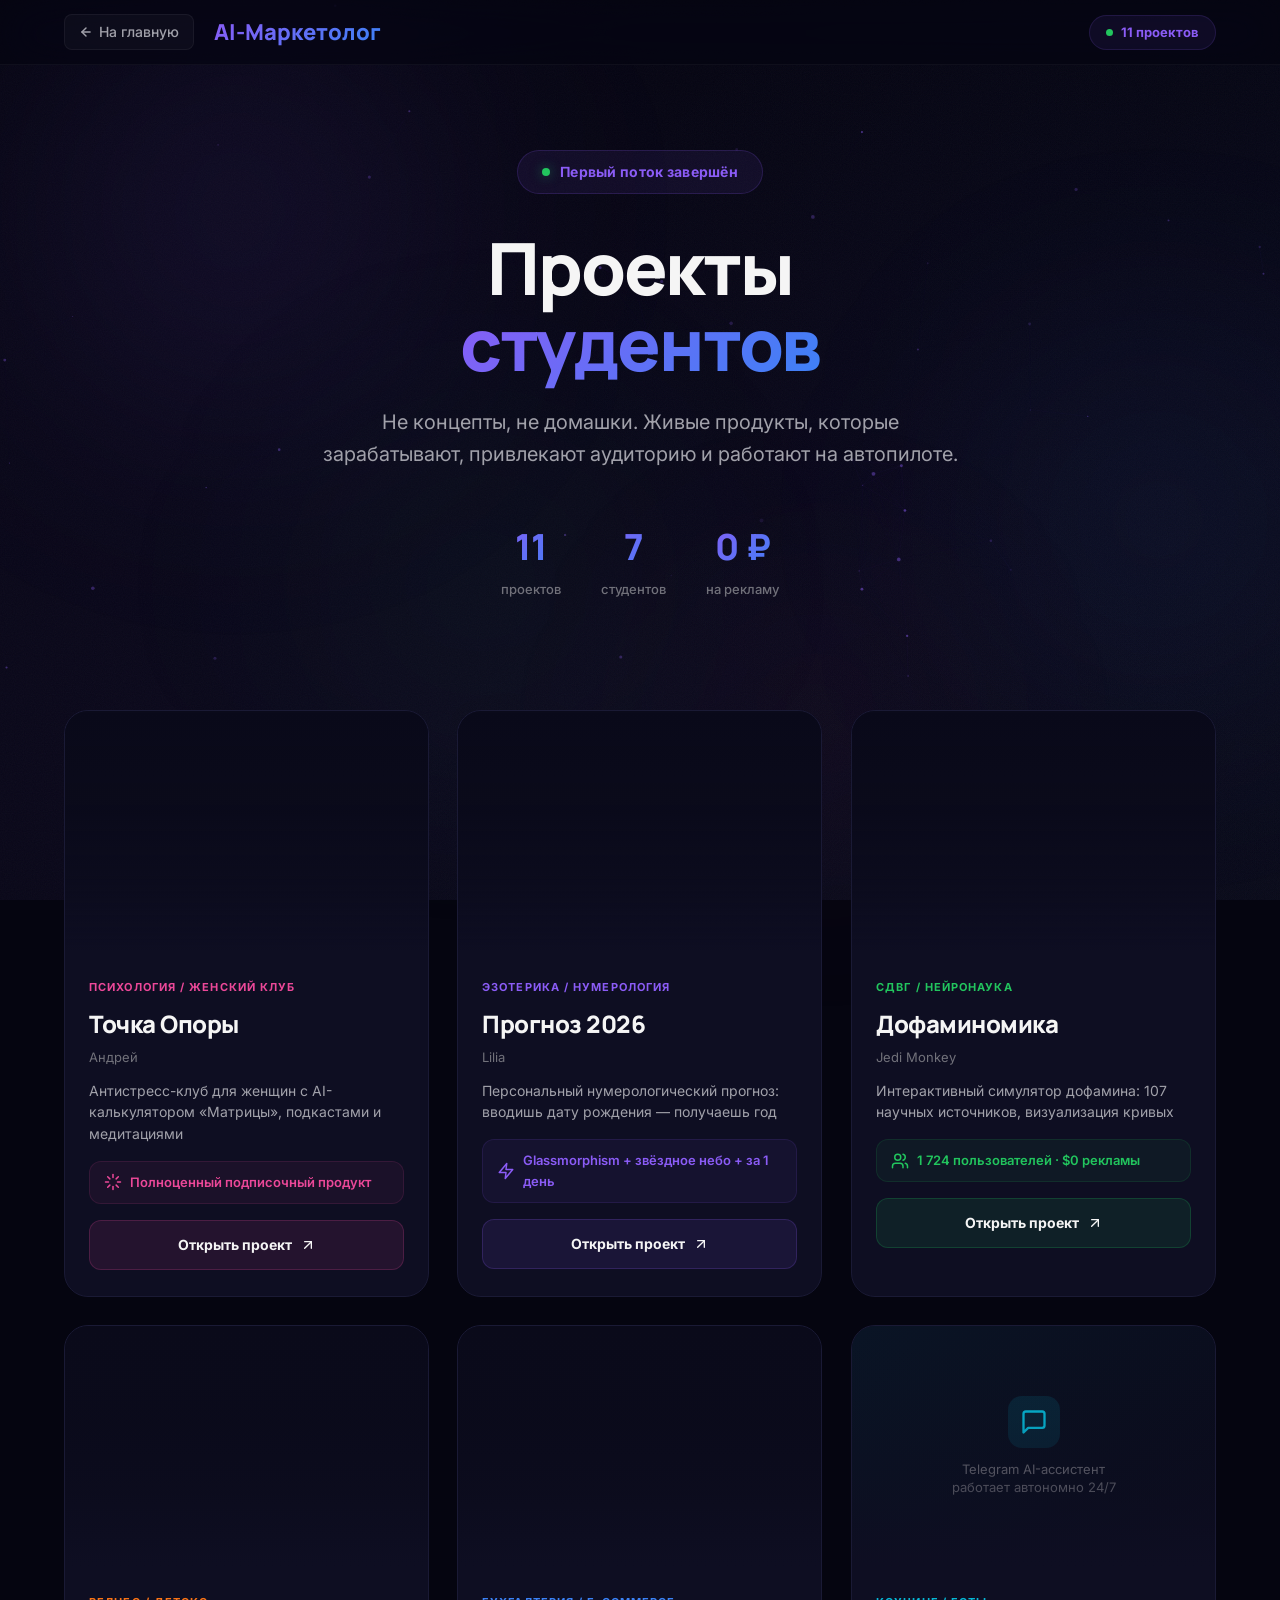
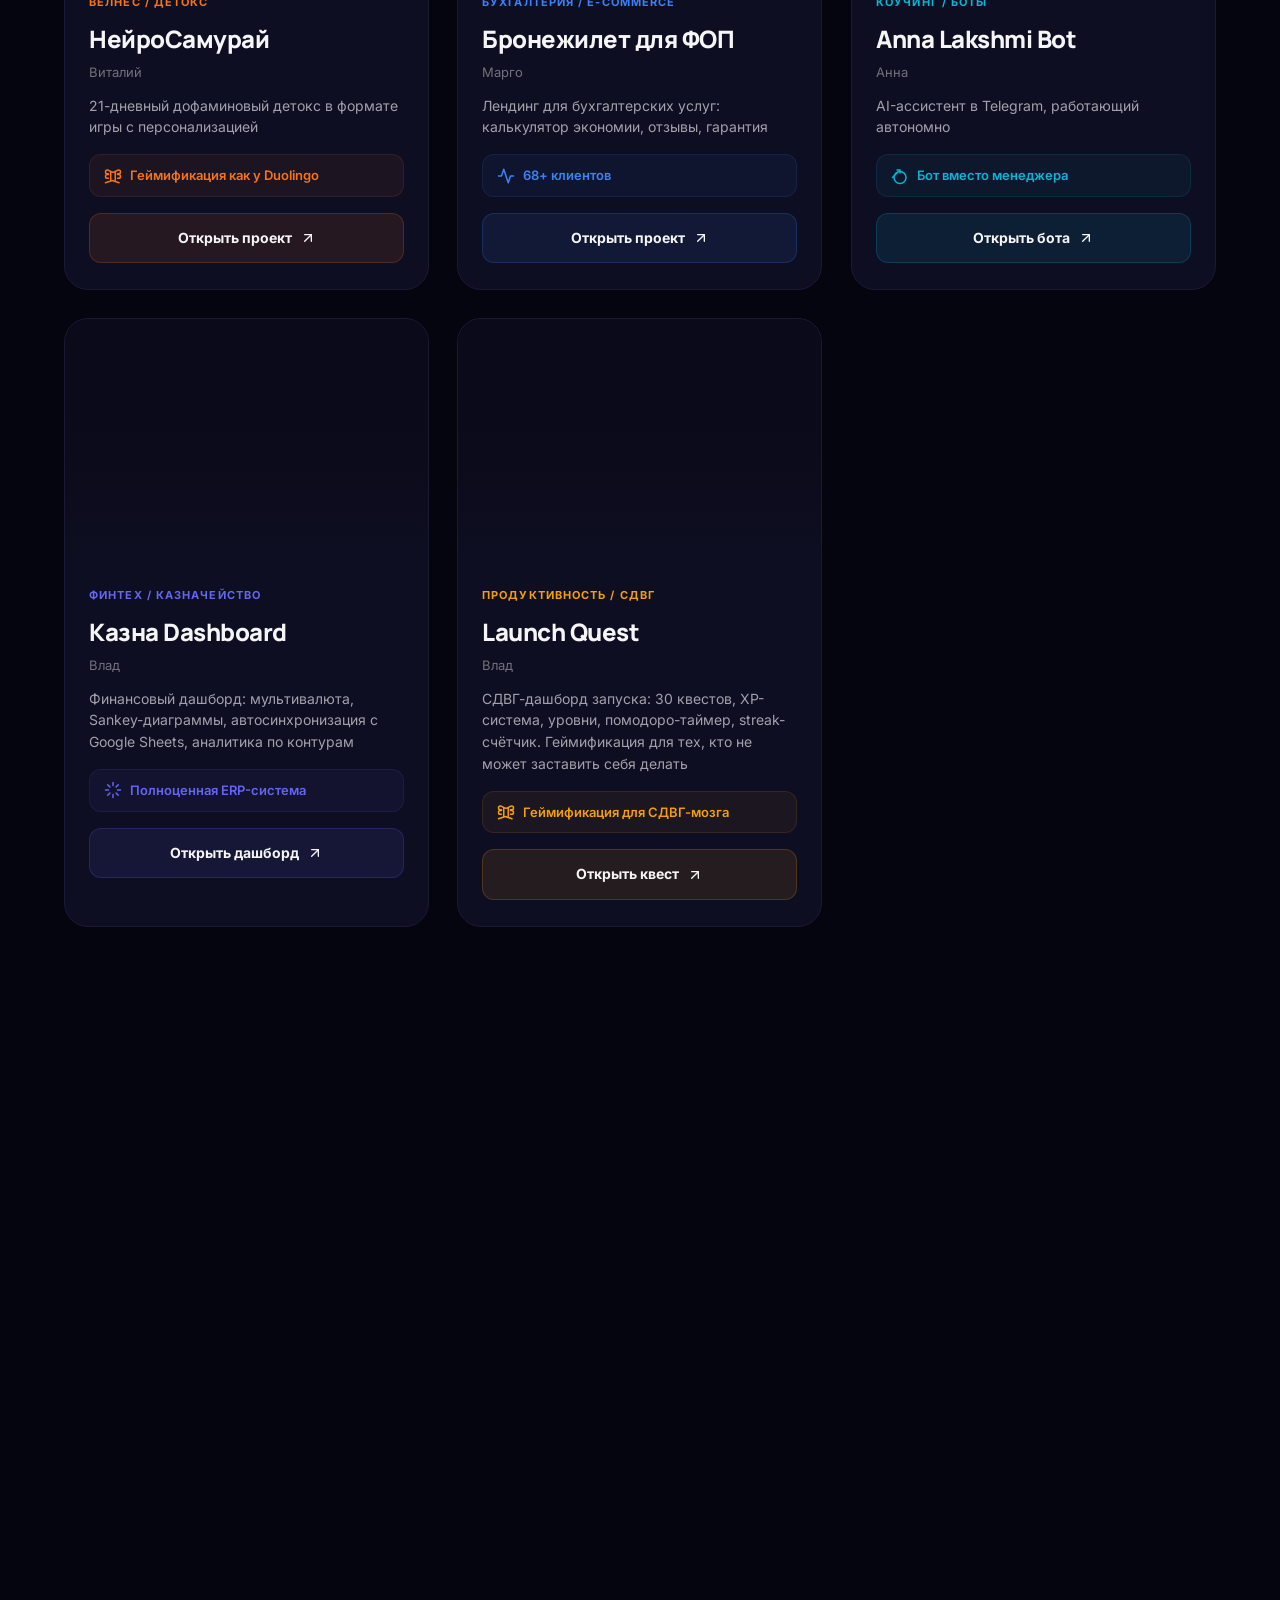
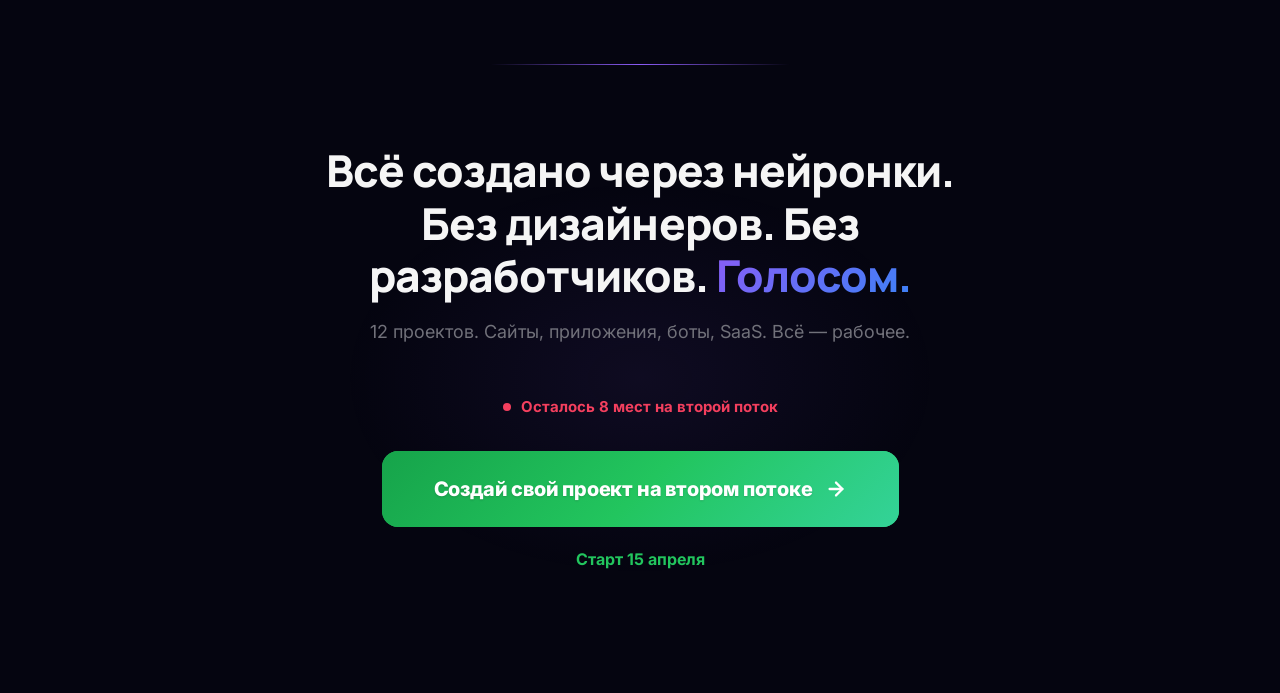
==== commit e8f67d0b: "Add ViralExpert to cases (12 projects total) Co-Authored-By: Claude Opus 4.6 (1M context) <noreply@a" ====
--- a/landing/cases.html
+++ b/landing/cases.html
@@ -1125,7 +1125,29 @@
             </div>
         </div>
 
-        <!-- 9. AI-Ковчег -->
+        <!-- 9. ViralExpert -->
+        <div class="project-card" style="--card-accent: #f43f5e;">
+            <div class="card-preview">
+                <iframe src="https://viralexpert.app/" loading="lazy" sandbox="allow-scripts allow-same-origin" title="ViralExpert"></iframe>
+                <div class="card-preview-overlay"></div>
+            </div>
+            <div class="card-body">
+                <div class="card-niche">Контент / AI-экосистема</div>
+                <h3 class="card-title">ViralExpert</h3>
+                <div class="card-student">Ученик курса</div>
+                <p class="card-desc">AI-экосистема для создания контента: эксперты и блогеры создают вирусный контент через нейронки. Полноценный SaaS-продукт</p>
+                <div class="card-wow">
+                    <svg class="wow-icon" viewBox="0 0 24 24" fill="none" stroke="currentColor" stroke-width="2" stroke-linecap="round" stroke-linejoin="round"><path d="M13 2 3 14h9l-1 8 10-12h-9l1-8z"/></svg>
+                    AI Content Ecosystem
+                </div>
+                <a href="https://viralexpert.app/" target="_blank" rel="noopener" class="card-link">
+                    Открыть приложение
+                    <svg viewBox="0 0 24 24" fill="none" stroke="currentColor" stroke-width="2" stroke-linecap="round" stroke-linejoin="round"><path d="M7 17 17 7"/><path d="M7 7h10v10"/></svg>
+                </a>
+            </div>
+        </div>
+
+        <!-- 10. AI-Ковчег -->
         <div class="project-card" style="--card-accent: var(--accent-emerald);">
             <div class="card-preview">
                 <iframe src="https://vercel-deploy-psi-ecru.vercel.app/" loading="lazy" sandbox="allow-scripts allow-same-origin" title="AI-Ковчег"></iframe>
@@ -1226,7 +1248,7 @@
             Всё создано через нейронки.<br>
             Без дизайнеров. Без разработчиков. <em>Голосом.</em>
         </p>
-        <p class="bottom-subtext">11 проектов. Сайты, приложения, боты, дашборды. Всё &mdash; рабочее.</p>
+        <p class="bottom-subtext">12 проектов. Сайты, приложения, боты, SaaS. Всё &mdash; рабочее.</p>
         <div class="urgency-line">
             <span class="urgency-dot"></span>
             <span class="urgency-text">Осталось 8 мест на второй поток</span>
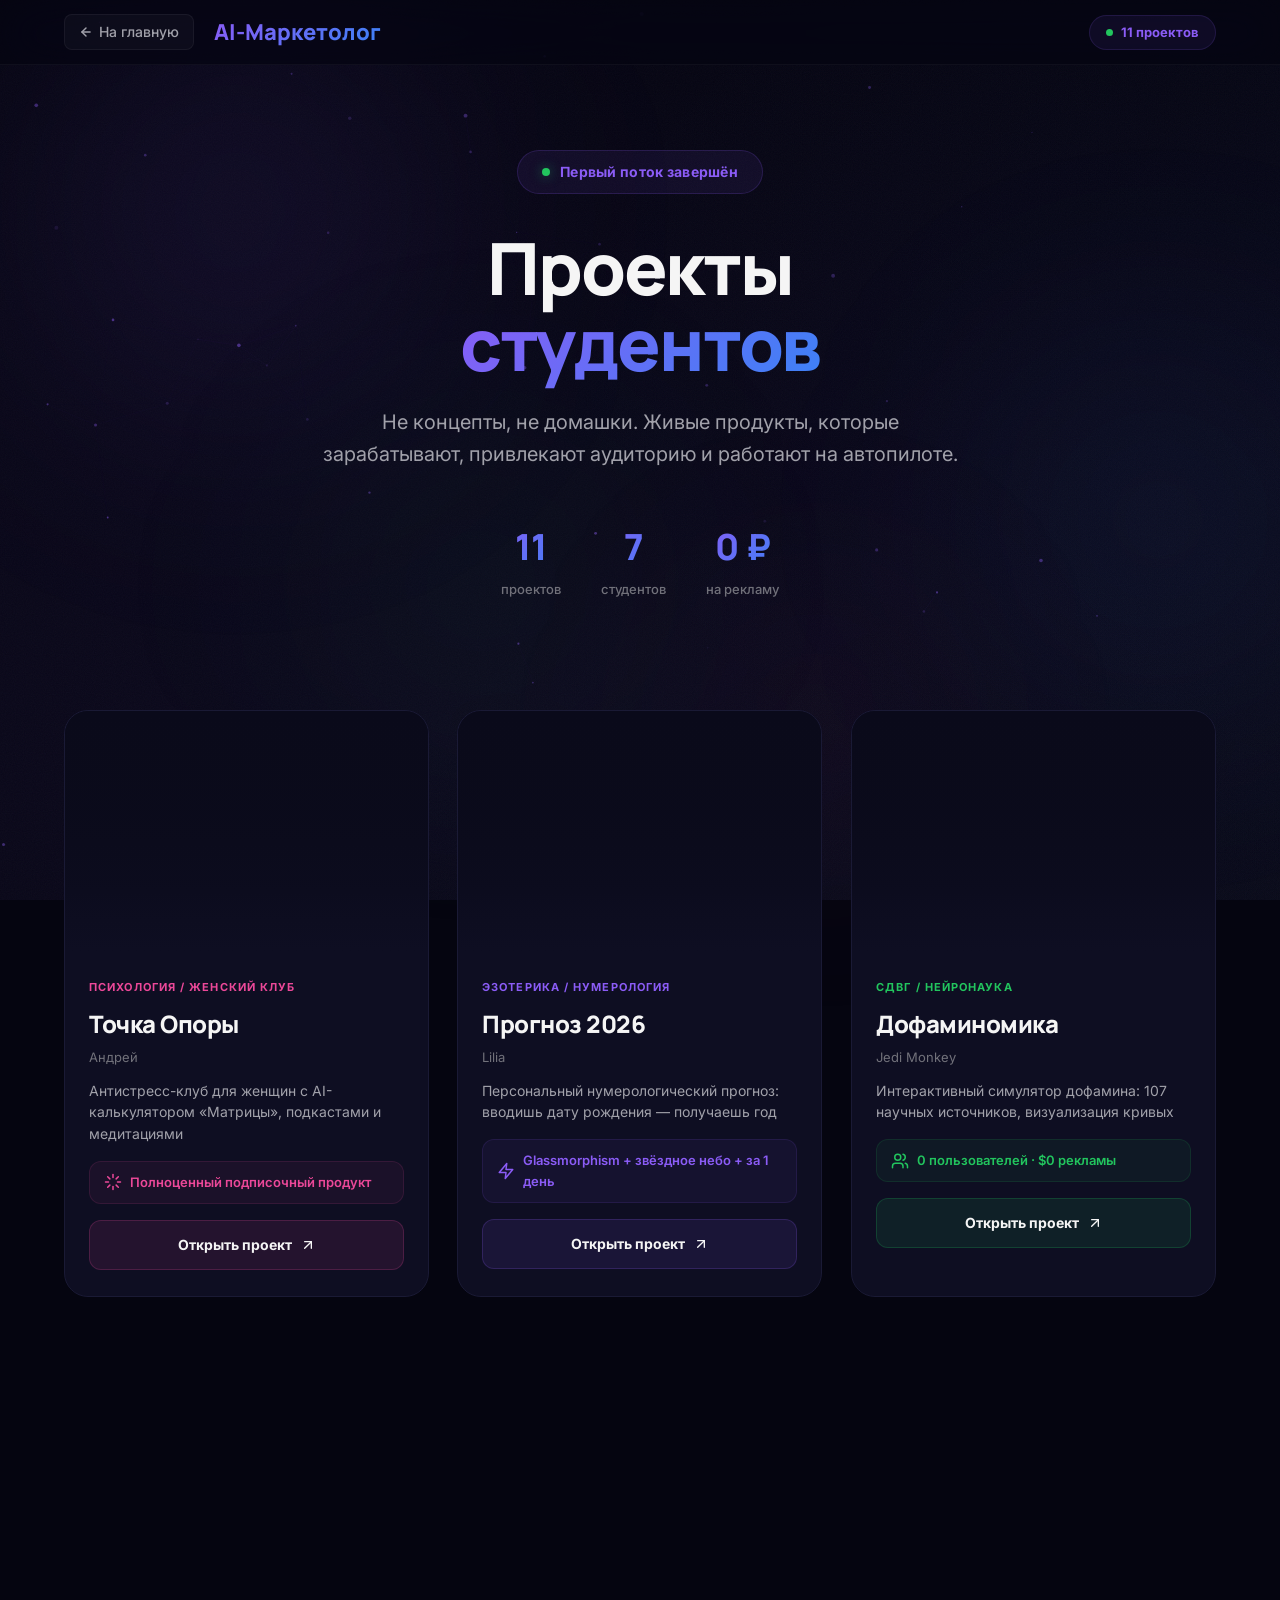
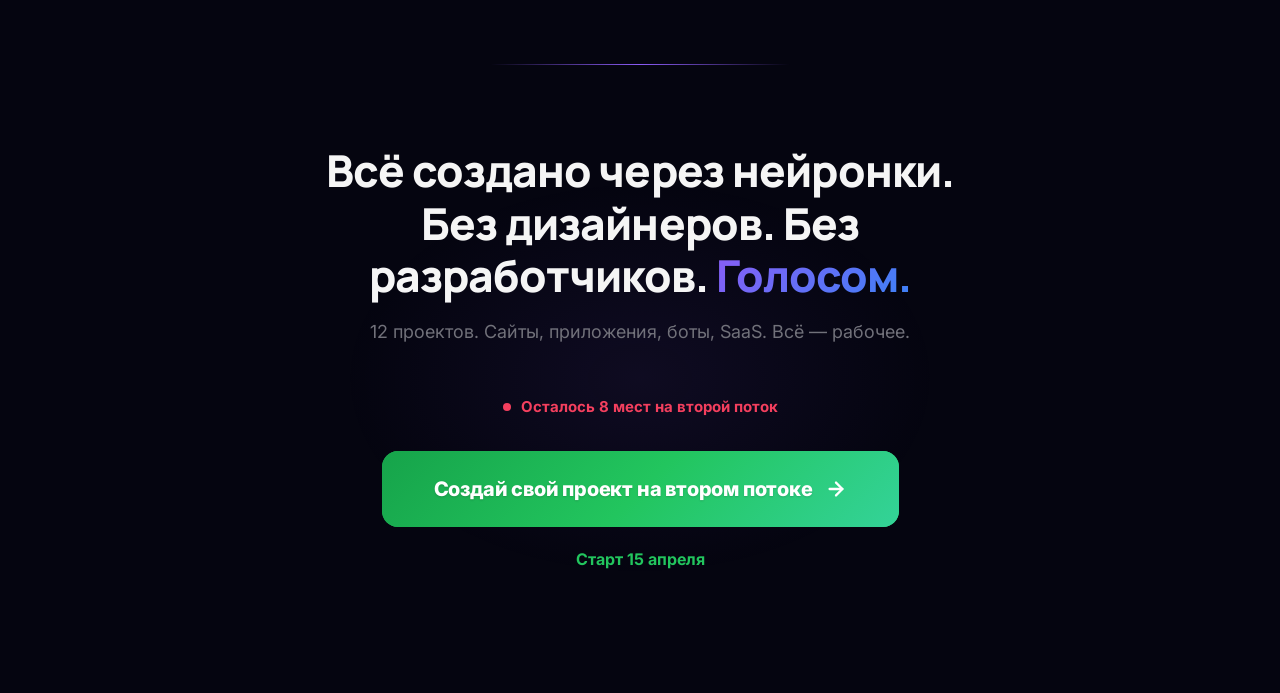
==== commit d5352de2: "Remove AI-Ковчег name, no rubles anywhere Co-Authored-By: Claude Opus 4.6 (1M context) <noreply@anth" ====
--- a/landing/cases.html
+++ b/landing/cases.html
@@ -1147,15 +1147,15 @@
             </div>
         </div>
 
-        <!-- 10. AI-Ковчег -->
+        <!-- 10. AI-Маркетолог (лендинг) -->
         <div class="project-card" style="--card-accent: var(--accent-emerald);">
             <div class="card-preview">
-                <iframe src="https://vercel-deploy-psi-ecru.vercel.app/" loading="lazy" sandbox="allow-scripts allow-same-origin" title="AI-Ковчег"></iframe>
+                <iframe src="https://vercel-deploy-psi-ecru.vercel.app/" loading="lazy" sandbox="allow-scripts allow-same-origin" title="AI-Маркетолог (лендинг)"></iframe>
                 <div class="card-preview-overlay"></div>
             </div>
             <div class="card-body">
                 <div class="card-niche">Образование / AI</div>
-                <h3 class="card-title">AI-Ковчег</h3>
+                <h3 class="card-title">AI-Маркетолог (лендинг)</h3>
                 <div class="card-student">Влад</div>
                 <p class="card-desc">Лендинг образовательного продукта: WebGL-молнии, glassmorphism, 8 модулей, 3 тарифа, анимации. Создан через вайб-кодинг</p>
                 <div class="card-wow">
